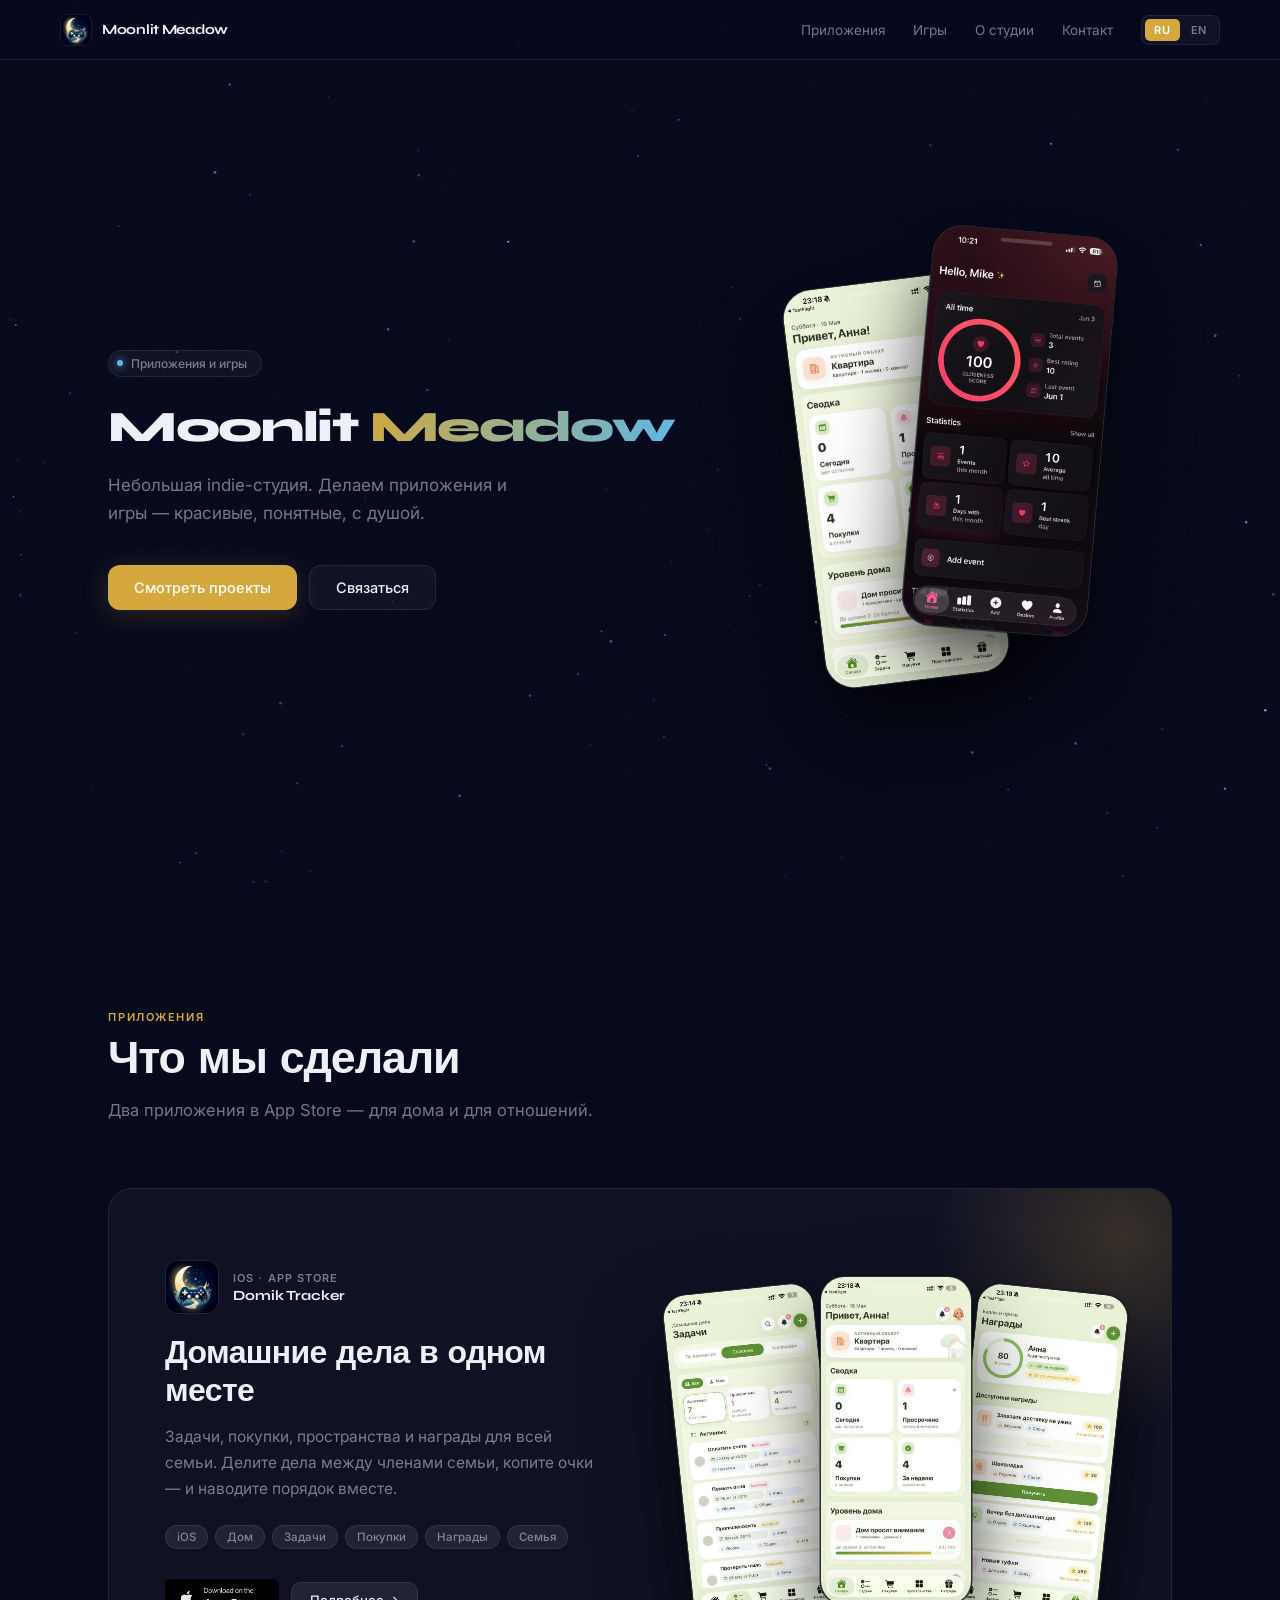
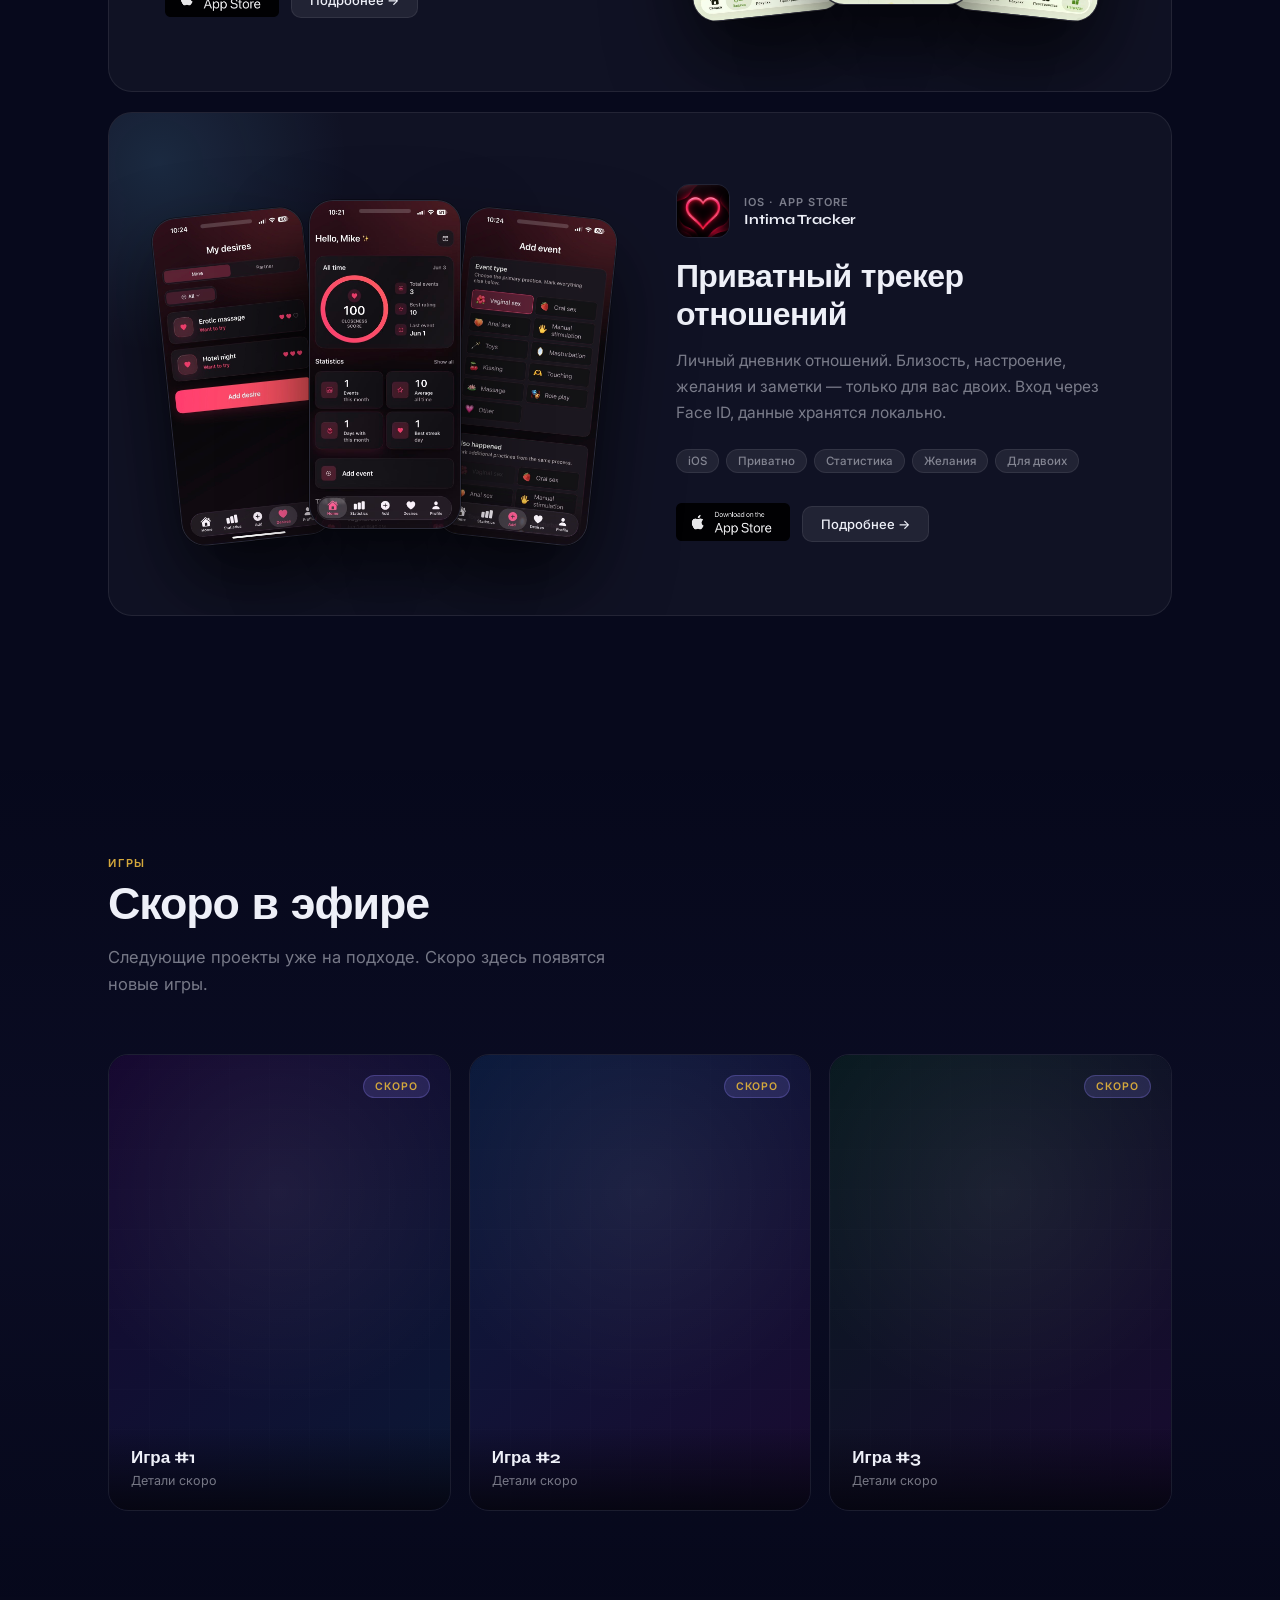
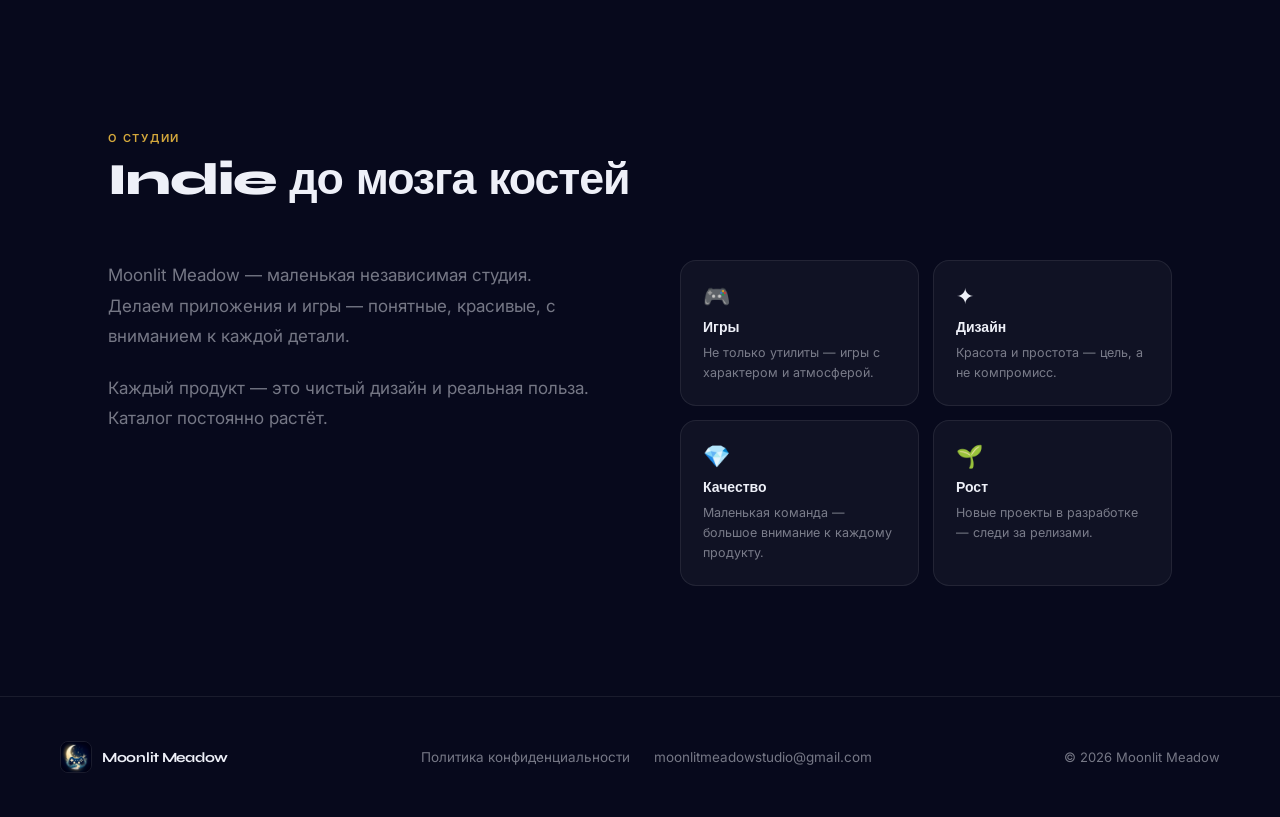
==== index.html @ 05a0d43f "Add Intima Tracker App Store badge" ====
<!DOCTYPE html>
<html lang="ru">
<head>
  <meta charset="UTF-8">
  <meta name="viewport" content="width=device-width, initial-scale=1.0">
  <title>Moonlit Meadow</title>
  <link rel="preconnect" href="https://fonts.googleapis.com">
  <link rel="preconnect" href="https://fonts.gstatic.com" crossorigin>
  <link href="https://fonts.googleapis.com/css2?family=Syne:wght@400;500;600;700;800&family=Inter:ital,wght@0,300;0,400;0,500;1,300&display=swap" rel="stylesheet">
  <style>
    *, *::before, *::after { box-sizing: border-box; margin: 0; padding: 0; }

    :root {
      --bg: #07091c;
      --surf: rgba(255,255,255,0.04);
      --surf2: rgba(255,255,255,0.07);
      --border: rgba(255,255,255,0.08);
      --text: #eef0f8;
      --muted: rgba(238,240,248,0.48);
      --accent: #d4a83c;
      --accent-dim: rgba(212,168,60,0.2);
      --teal: #5db8e8;
      --teal-dim: rgba(93,184,232,0.14);
    }

    html { scroll-behavior: smooth; }

    body {
      font-family: 'Inter', sans-serif;
      background: var(--bg);
      color: var(--text);
      overflow-x: hidden;
    }

    /* ── CANVAS STARS ── */
    #stars {
      position: fixed;
      inset: 0;
      z-index: 0;
      pointer-events: none;
    }

    /* ── GRAIN OVERLAY ── */
    body::after {
      content: '';
      position: fixed;
      inset: 0;
      z-index: 1;
      pointer-events: none;
      opacity: .35;
      background-image: url("data:image/svg+xml,%3Csvg xmlns='http://www.w3.org/2000/svg' width='300' height='300'%3E%3Cfilter id='n'%3E%3CfeTurbulence type='fractalNoise' baseFrequency='.85' numOctaves='4' stitchTiles='stitch'/%3E%3C/filter%3E%3Crect width='300' height='300' filter='url(%23n)' opacity='.06'/%3E%3C/svg%3E");
      background-size: 300px 300px;
    }

    .layer { position: relative; z-index: 2; }

    /* ════════════════════════════
       NAV
    ════════════════════════════ */
    nav {
      position: fixed; top: 0; left: 0; right: 0;
      z-index: 90;
      height: 60px;
      display: flex; align-items: center;
      padding: 0 48px;
      background: rgba(7,9,28,.65);
      backdrop-filter: blur(24px) saturate(1.4);
      border-bottom: 1px solid var(--border);
      transition: background .3s;
    }
    nav.scrolled { background: rgba(7,9,28,.92); }

    .nav-inner {
      max-width: 1160px; width: 100%; margin: 0 auto;
      display: flex; align-items: center; gap: 0;
    }

    .nav-logo {
      display: flex; align-items: center; gap: 10px;
      text-decoration: none; color: var(--text);
      flex-shrink: 0;
    }
    .nav-logo img {
      width: 26px; height: 26px;
      border-radius: 7px;
      border: 1px solid var(--border);
    }
    .nav-logo-text {
      font-family: 'Syne', sans-serif;
      font-weight: 700; font-size: 14px;
      letter-spacing: -.02em;
    }

    .nav-links {
      display: flex; gap: 28px;
      margin-left: auto; margin-right: 28px;
    }
    .nav-links a {
      color: var(--muted); text-decoration: none;
      font-size: 13.5px; transition: color .2s;
    }
    .nav-links a:hover { color: var(--text); }

    .lang-pill {
      display: flex; gap: 2px;
      background: var(--surf);
      border: 1px solid var(--border);
      border-radius: 8px; padding: 3px;
    }
    .lang-btn {
      background: none; border: none; cursor: pointer;
      font-family: 'Inter', sans-serif;
      font-size: 11px; font-weight: 600;
      letter-spacing: .06em;
      padding: 4px 9px; border-radius: 5px;
      color: var(--muted); transition: all .2s;
    }
    .lang-btn.on { background: var(--accent); color: #fff; }

    /* ════════════════════════════
       HERO
    ════════════════════════════ */
    #hero {
      min-height: 100vh;
      padding: 60px 48px 0;
      display: grid;
      grid-template-columns: 1fr 1fr;
      align-items: center;
      gap: 60px;
      max-width: 1160px;
      margin: 0 auto;
    }

    .hero-left { padding: 60px 0; }

    .hero-badge {
      display: inline-flex; align-items: center; gap: 8px;
      padding: 5px 14px 5px 8px;
      background: var(--surf);
      border: 1px solid var(--border);
      border-radius: 999px;
      font-size: 12px; font-weight: 500;
      color: var(--muted);
      margin-bottom: 28px;
    }
    .hero-badge-dot {
      width: 6px; height: 6px; border-radius: 50%;
      background: var(--teal);
      box-shadow: 0 0 8px var(--teal);
      animation: blink 2.2s ease-in-out infinite;
    }
    @keyframes blink { 0%,100%{opacity:1} 50%{opacity:.3} }

    .hero-title {
      font-family: 'Syne', sans-serif;
      font-size: clamp(32px, 3.4vw, 48px);
      font-weight: 800;
      line-height: 1.02;
      letter-spacing: -.03em;
      margin-bottom: 22px;
    }
    .grad {
      background: linear-gradient(120deg, var(--accent) 0%, var(--teal) 100%);
      -webkit-background-clip: text;
      -webkit-text-fill-color: transparent;
      background-clip: text;
    }

    .hero-sub {
      font-size: 17px; line-height: 1.65;
      color: var(--muted); max-width: 420px;
      margin-bottom: 38px;
    }

    .hero-actions { display: flex; gap: 12px; flex-wrap: wrap; }

    .btn {
      display: inline-flex; align-items: center; gap: 8px;
      padding: 13px 26px; border-radius: 12px;
      font-size: 14.5px; font-weight: 500;
      text-decoration: none; transition: all .2s;
    }
    .btn-fill {
      background: var(--accent); color: #fff;
      box-shadow: 0 4px 28px var(--accent-dim);
    }
    .btn-fill:hover {
      background: #9d92f7;
      transform: translateY(-1px);
      box-shadow: 0 8px 36px rgba(139,127,245,.38);
    }
    .btn-outline {
      background: var(--surf); color: var(--text);
      border: 1px solid var(--border);
    }
    .btn-outline:hover { background: var(--surf2); border-color: rgba(255,255,255,.16); }

    /* ── HERO PHONES ── */
    .hero-right {
      display: flex; justify-content: center; align-items: center;
      height: 580px; position: relative;
    }
    .hero-right::before {
      content: '';
      position: absolute;
      width: 360px; height: 360px; border-radius: 50%;
      background: radial-gradient(circle, var(--accent-dim) 0%, transparent 70%);
      pointer-events: none;
    }
    .phone-duo {
      position: relative; width: 300px; height: 500px;
    }
    .ph {
      position: absolute;
      width: 186px; height: 402px;
      border-radius: 30px;
      border: 1.5px solid rgba(255,255,255,.13);
      overflow: hidden;
      background: #0b0b1c;
      box-shadow:
        0 2px 0 rgba(255,255,255,.06) inset,
        0 40px 80px rgba(0,0,0,.7),
        0 0 0 .5px rgba(0,0,0,.6);
    }
    .ph img { width: 100%; height: 100%; object-fit: cover; }
    .ph-notch {
      position: absolute; top: 8px; left: 50%;
      transform: translateX(-50%);
      width: 52px; height: 4px;
      background: rgba(255,255,255,.18); border-radius: 2px;
      z-index: 5;
    }
    .ph-a {
      left: 0; top: 50px;
      transform: rotate(-7deg);
      z-index: 1;
    }
    .ph-b {
      right: 0; top: 0;
      transform: rotate(5deg);
      z-index: 2;
    }

    /* ════════════════════════════
       SHARED SECTION
    ════════════════════════════ */
    .sec { position: relative; z-index: 2; }
    .sec-inner {
      max-width: 1160px; margin: 0 auto;
      padding: 110px 48px;
    }
    .sec-label {
      font-size: 11px; font-weight: 600;
      letter-spacing: .16em; text-transform: uppercase;
      color: var(--accent); margin-bottom: 10px;
    }
    .sec-title {
      font-family: 'Syne', sans-serif;
      font-size: clamp(30px, 3.5vw, 50px);
      font-weight: 800; letter-spacing: -.025em;
      line-height: 1.1; margin-bottom: 14px;
    }
    .sec-sub {
      font-size: 16.5px; line-height: 1.65;
      color: var(--muted); max-width: 520px;
    }

    /* ════════════════════════════
       APPS
    ════════════════════════════ */
    .apps-head { margin-bottom: 64px; }

    .app-card {
      display: grid;
      grid-template-columns: 1fr 1fr;
      gap: 72px; align-items: center;
      padding: 56px;
      background: var(--surf);
      border: 1px solid var(--border);
      border-radius: 24px;
      margin-bottom: 20px;
      position: relative; overflow: hidden;
    }
    .app-card::before {
      content: '';
      position: absolute;
      width: 380px; height: 380px; border-radius: 50%;
      background: radial-gradient(circle, var(--accent-dim), transparent 70%);
      top: -140px; right: -140px;
      pointer-events: none;
    }
    .app-card.flip::before {
      background: radial-gradient(circle, var(--teal-dim), transparent 70%);
      top: -140px; left: -140px; right: auto;
    }
    .app-card.flip .app-text { order: 2; }
    .app-card.flip .app-phones { order: 1; }

    .app-icon-row {
      display: flex; align-items: center; gap: 14px;
      margin-bottom: 20px;
    }
    .app-icon {
      width: 54px; height: 54px; border-radius: 13px;
      overflow: hidden; border: 1px solid var(--border);
      flex-shrink: 0;
    }
    .app-icon img { width: 100%; height: 100%; object-fit: cover; }
    .app-platform { font-size: 11px; font-weight: 600; letter-spacing: .1em; text-transform: uppercase; color: var(--muted); }
    .app-name-label { font-family: 'Syne', sans-serif; font-size: 14px; font-weight: 700; margin-top: 2px; }

    .app-title {
      font-family: 'Syne', sans-serif;
      font-size: clamp(22px, 2.5vw, 32px);
      font-weight: 800; letter-spacing: -.02em;
      line-height: 1.18; margin-bottom: 14px;
    }
    .app-desc {
      font-size: 15.5px; line-height: 1.7;
      color: var(--muted); margin-bottom: 22px;
    }
    .tags { display: flex; flex-wrap: wrap; gap: 7px; margin-bottom: 30px; }
    .tag {
      padding: 4px 11px;
      background: var(--surf2);
      border: 1px solid var(--border);
      border-radius: 999px;
      font-size: 11.5px; font-weight: 500;
      color: var(--muted);
    }
    .app-actions { display: flex; gap: 12px; align-items: center; flex-wrap: wrap; }
    .badge-img { height: 38px; opacity: .9; transition: opacity .2s; }
    .badge-img:hover { opacity: 1; }
    .btn-sm {
      display: inline-flex; align-items: center; gap: 6px;
      padding: 9px 18px; border-radius: 10px;
      font-size: 13px; font-weight: 500;
      text-decoration: none;
      background: var(--surf2); color: var(--text);
      border: 1px solid var(--border); transition: all .2s;
    }
    .btn-sm:hover { border-color: rgba(255,255,255,.18); }

    /* ── PHONE TRIO ── */
    .app-phones {
      position: relative; height: 390px;
      display: flex; justify-content: center; align-items: center;
    }
    .app-phones .ph {
      position: absolute;
      width: 152px; height: 329px;
      border-radius: 24px;
    }
    .app-phones .ph:nth-child(1) { left: 0; transform: rotate(-6deg) translateY(12px); z-index: 1; }
    .app-phones .ph:nth-child(2) { left: 50%; transform: translateX(-50%); z-index: 3; }
    .app-phones .ph:nth-child(3) { right: 0; transform: rotate(6deg) translateY(12px); z-index: 1; }

    /* ════════════════════════════
       GAMES
    ════════════════════════════ */
    #games {
      background: linear-gradient(180deg, transparent 0%, rgba(139,127,245,.035) 50%, transparent 100%);
    }
    .games-head { margin-bottom: 56px; }
    .games-grid {
      display: grid;
      grid-template-columns: repeat(3, 1fr);
      gap: 18px;
    }
    .game-card {
      border-radius: 20px; overflow: hidden;
      border: 1px solid var(--border);
      aspect-ratio: 3/4;
      position: relative;
      display: flex; flex-direction: column; justify-content: flex-end;
      transition: transform .3s, border-color .3s;
    }
    .game-card:hover { transform: translateY(-4px); border-color: rgba(255,255,255,.14); }

    .gc-bg {
      position: absolute; inset: 0;
    }
    .gc-grid {
      position: absolute; inset: 0; opacity: .07;
      background-image:
        repeating-linear-gradient(0deg, rgba(255,255,255,.15) 0, rgba(255,255,255,.15) 1px, transparent 0, transparent 40px),
        repeating-linear-gradient(90deg, rgba(255,255,255,.15) 0, rgba(255,255,255,.15) 1px, transparent 0, transparent 40px);
    }
    .gc-glow {
      position: absolute; inset: 0;
      background: radial-gradient(circle at 50% 30%, rgba(255,255,255,.06), transparent 60%);
    }
    .soon-badge {
      position: absolute; top: 20px; right: 20px;
      padding: 4px 11px;
      background: rgba(139,127,245,.18);
      border: 1px solid rgba(139,127,245,.28);
      border-radius: 999px;
      font-size: 10.5px; font-weight: 600;
      letter-spacing: .09em; text-transform: uppercase;
      color: var(--accent);
    }
    .gc-body {
      position: relative; z-index: 2;
      padding: 22px;
      background: linear-gradient(transparent, rgba(5,5,15,.92));
    }
    .gc-title {
      font-family: 'Syne', sans-serif;
      font-size: 17px; font-weight: 700; margin-bottom: 5px;
    }
    .gc-sub { font-size: 12.5px; color: var(--muted); }

    /* ════════════════════════════
       ABOUT
    ════════════════════════════ */
    .about-grid {
      display: grid; grid-template-columns: 1fr 1fr;
      gap: 80px; align-items: start;
      margin-top: 56px;
    }
    .about-p {
      font-size: 17px; line-height: 1.78;
      color: var(--muted); margin-bottom: 22px;
    }
    .values {
      display: grid; grid-template-columns: 1fr 1fr; gap: 14px;
    }
    .val {
      padding: 22px;
      background: var(--surf);
      border: 1px solid var(--border);
      border-radius: 16px;
      transition: border-color .2s, background .2s;
    }
    .val:hover { background: var(--surf2); border-color: rgba(255,255,255,.13); }
    .val-icon { font-size: 22px; margin-bottom: 10px; }
    .val-title { font-family: 'Syne', sans-serif; font-size: 14px; font-weight: 700; margin-bottom: 7px; }
    .val-desc { font-size: 12.5px; line-height: 1.6; color: var(--muted); }

    /* ════════════════════════════
       FOOTER
    ════════════════════════════ */
    footer {
      position: relative; z-index: 2;
      border-top: 1px solid var(--border);
      padding: 44px 48px;
    }
    .foot-inner {
      max-width: 1160px; margin: 0 auto;
      display: flex; align-items: center; justify-content: space-between;
      flex-wrap: wrap; gap: 24px;
    }
    .foot-logo {
      display: flex; align-items: center; gap: 10px;
      text-decoration: none; color: var(--text);
    }
    .foot-logo img { width: 26px; height: 26px; border-radius: 7px; border: 1px solid var(--border); }
    .foot-logo-text { font-family: 'Syne', sans-serif; font-weight: 700; font-size: 14px; letter-spacing: -.02em; }
    .foot-links { display: flex; gap: 24px; }
    .foot-links a { color: var(--muted); text-decoration: none; font-size: 13.5px; transition: color .2s; }
    .foot-links a:hover { color: var(--text); }
    .foot-copy { font-size: 13px; color: var(--muted); }

    /* ════════════════════════════
       SCROLL REVEAL
    ════════════════════════════ */
    .rv {
      opacity: 0; transform: translateY(28px);
      transition: opacity .75s ease, transform .75s ease;
    }
    .rv.d1 { transition-delay: .1s; }
    .rv.d2 { transition-delay: .2s; }
    .rv.d3 { transition-delay: .3s; }
    .rv.show { opacity: 1; transform: none; }

    /* ════════════════════════════
       RESPONSIVE
    ════════════════════════════ */
    @media (max-width: 900px) {
      nav { padding: 0 20px; }
      .nav-links { display: none; }
      #hero { grid-template-columns: 1fr; padding: 80px 24px 0; gap: 40px; min-height: auto; }
      .hero-right { height: 320px; }
      .ph { width: 140px; height: 303px; }
      .phone-duo { width: 220px; height: 370px; }
      .ph-a { top: 40px; }
      .sec-inner { padding: 80px 24px; }
      .app-card { grid-template-columns: 1fr; padding: 36px 28px; gap: 40px; }
      .app-card.flip .app-text { order: 1; }
      .app-card.flip .app-phones { order: 2; }
      .app-phones .ph { width: 120px; height: 260px; }
      .app-phones { height: 310px; }
      .games-grid { grid-template-columns: 1fr; }
      .about-grid { grid-template-columns: 1fr; gap: 40px; }
      footer { padding: 36px 24px; }
      .foot-inner { flex-direction: column; text-align: center; }
    }
  </style>
</head>
<body>

<canvas id="stars"></canvas>

<div class="layer">

  <!-- ══ NAV ══ -->
  <nav id="nav">
    <div class="nav-inner">
      <a href="#" class="nav-logo">
        <img src="assets/logo.png" alt="MMS" style="width:32px;height:32px;border-radius:8px;object-fit:cover;">
        <span class="nav-logo-text">Moonlit Meadow</span>
      </a>
      <div class="nav-links">
        <a href="#apps"   data-ru="Приложения" data-en="Apps">Приложения</a>
        <a href="#games"  data-ru="Игры"        data-en="Games">Игры</a>
        <a href="#about"  data-ru="О студии"    data-en="About">О студии</a>
        <a href="#footer" data-ru="Контакт"     data-en="Contact">Контакт</a>
      </div>
      <div class="lang-pill">
        <button class="lang-btn on" data-lang="ru">RU</button>
        <button class="lang-btn"    data-lang="en">EN</button>
      </div>
    </div>
  </nav>

  <!-- ══ HERO ══ -->
  <section>
    <div id="hero">
      <div class="hero-left">
        <div class="hero-badge">
          <span class="hero-badge-dot"></span>
          <span data-ru="Приложения и игры" data-en="Apps &amp; Games">Приложения и игры</span>
        </div>

        <h1 class="hero-title">
          <span style="white-space:nowrap">Moonlit <span class="grad">Meadow</span></span>
        </h1>

        <p class="hero-sub" data-ru="Небольшая indie-студия. Делаем приложения и игры — красивые, понятные, с душой." data-en="A small indie studio crafting apps and games — beautiful, intuitive, and made with care.">
          Небольшая indie-студия. Делаем приложения и игры — красивые, понятные, с душой.
        </p>

        <div class="hero-actions">
          <a href="#apps" class="btn btn-fill" data-ru="Смотреть проекты" data-en="View projects">Смотреть проекты</a>
          <a href="#footer" class="btn btn-outline" data-ru="Связаться" data-en="Contact us">Связаться</a>
        </div>
      </div>

      <div class="hero-right">
        <div class="phone-duo">
          <div class="ph ph-a">
            <div class="ph-notch"></div>
            <img src="assets/screenshots/photo_7_2026-05-17_14-21-50.jpg" alt="Domik Tracker">
          </div>
          <div class="ph ph-b">
            <div class="ph-notch"></div>
            <img src="assets/intima/screenshots/photo_1_2026-06-03_10-25-38.jpg" alt="Intima Tracker">
          </div>
        </div>
      </div>
    </div>
  </section>

  <!-- ══ APPS ══ -->
  <section id="apps" class="sec">
    <div class="sec-inner">
      <div class="apps-head rv">
        <div class="sec-label" data-ru="ПРИЛОЖЕНИЯ" data-en="APPS">ПРИЛОЖЕНИЯ</div>
        <h2 class="sec-title" data-ru="Что мы сделали" data-en="What We've Built">Что мы сделали</h2>
        <p class="sec-sub" data-ru="Два приложения в App Store — для дома и для отношений." data-en="Two apps on the App Store — for home life and relationships.">
          Два приложения в App Store — для дома и для отношений.
        </p>
      </div>

      <!-- Domik Tracker -->
      <div class="app-card rv">
        <div class="app-text">
          <div class="app-icon-row">
            <div class="app-icon">
              <img src="assets/logo.png" alt="Domik icon">
            </div>
            <div>
              <div class="app-platform">iOS · App Store</div>
              <div class="app-name-label">Domik Tracker</div>
            </div>
          </div>
          <h3 class="app-title" data-ru="Домашние дела в одном месте" data-en="Home chores, all in one place">Домашние дела в одном месте</h3>
          <p class="app-desc" data-ru="Задачи, покупки, пространства и награды для всей семьи. Делите дела между членами семьи, копите очки — и наводите порядок вместе." data-en="Tasks, shopping, spaces and rewards for the whole family. Share chores, earn points, and get things done together.">
            Задачи, покупки, пространства и награды для всей семьи. Делите дела между членами семьи, копите очки — и наводите порядок вместе.
          </p>
          <div class="tags">
            <span class="tag">iOS</span>
            <span class="tag" data-ru="Дом"     data-en="Home">Дом</span>
            <span class="tag" data-ru="Задачи"  data-en="Tasks">Задачи</span>
            <span class="tag" data-ru="Покупки" data-en="Shopping">Покупки</span>
            <span class="tag" data-ru="Награды" data-en="Rewards">Награды</span>
            <span class="tag" data-ru="Семья"   data-en="Family">Семья</span>
          </div>
          <div class="app-actions">
            <a href="https://apps.apple.com/us/app/domik-tracker-home-chores/id6769375316" target="_blank">
              <img class="badge-img" src="assets/app-store-badge.png" alt="Download on App Store">
            </a>
            <a href="app.html" class="btn-sm" data-ru="Подробнее →" data-en="Learn more →">Подробнее →</a>
          </div>
        </div>

        <div class="app-phones">
          <div class="ph">
            <div class="ph-notch"></div>
            <img src="assets/screenshots/photo_3_2026-05-17_14-21-50.jpg" alt="">
          </div>
          <div class="ph">
            <div class="ph-notch"></div>
            <img src="assets/screenshots/photo_7_2026-05-17_14-21-50.jpg" alt="">
          </div>
          <div class="ph">
            <div class="ph-notch"></div>
            <img src="assets/screenshots/photo_5_2026-05-17_14-21-50.jpg" alt="">
          </div>
        </div>
      </div>

      <!-- Intima Tracker -->
      <div class="app-card flip rv d1">
        <div class="app-text">
          <div class="app-icon-row">
            <div class="app-icon">
              <img src="assets/intima/logo.png" alt="Intima icon">
            </div>
            <div>
              <div class="app-platform">iOS · App Store</div>
              <div class="app-name-label">Intima Tracker</div>
            </div>
          </div>
          <h3 class="app-title" data-ru="Приватный трекер отношений" data-en="Private relationship tracker">Приватный трекер отношений</h3>
          <p class="app-desc" data-ru="Личный дневник отношений. Близость, настроение, желания и заметки — только для вас двоих. Вход через Face ID, данные хранятся локально." data-en="A private relationship journal. Intimacy, mood, desires and notes — just for the two of you. Face ID lock, data stays on device.">
            Личный дневник отношений. Близость, настроение, желания и заметки — только для вас двоих. Вход через Face ID, данные хранятся локально.
          </p>
          <div class="tags">
            <span class="tag">iOS</span>
            <span class="tag" data-ru="Приватно"  data-en="Private">Приватно</span>
            <span class="tag" data-ru="Статистика" data-en="Stats">Статистика</span>
            <span class="tag" data-ru="Желания"   data-en="Desires">Желания</span>
            <span class="tag" data-ru="Для двоих" data-en="Couples">Для двоих</span>
          </div>
          <div class="app-actions">
            <a href="https://apps.apple.com/us/app/intima-tracker/id6772468019" target="_blank">
              <img class="badge-img" src="assets/app-store-badge.png" alt="Download on App Store">
            </a>
            <a href="intima-tracker.html" class="btn-sm" data-ru="Подробнее →" data-en="Learn more →">Подробнее →</a>
          </div>
        </div>

        <div class="app-phones">
          <div class="ph">
            <div class="ph-notch"></div>
            <img src="assets/intima/screenshots/photo_6_2026-06-03_10-25-38.jpg" alt="">
          </div>
          <div class="ph">
            <div class="ph-notch"></div>
            <img src="assets/intima/screenshots/photo_1_2026-06-03_10-25-38.jpg" alt="">
          </div>
          <div class="ph">
            <div class="ph-notch"></div>
            <img src="assets/intima/screenshots/photo_5_2026-06-03_10-25-38.jpg" alt="">
          </div>
        </div>
      </div>
    </div>
  </section>

  <!-- ══ GAMES ══ -->
  <section id="games" class="sec">
    <div class="sec-inner">
      <div class="games-head rv">
        <div class="sec-label" data-ru="ИГРЫ" data-en="GAMES">ИГРЫ</div>
        <h2 class="sec-title" data-ru="Скоро в эфире" data-en="Coming Soon">Скоро в эфире</h2>
        <p class="sec-sub" data-ru="Следующие проекты уже на подходе. Скоро здесь появятся новые игры." data-en="Next projects are on the way. New games coming soon.">
          Следующие проекты уже на подходе. Скоро здесь появятся новые игры.
        </p>
      </div>
      <div class="games-grid">
        <div class="game-card rv">
          <div class="gc-bg" style="background: linear-gradient(135deg,#160830 0%,#0b1835 100%)"></div>
          <div class="gc-grid"></div>
          <div class="gc-glow"></div>
          <div class="soon-badge" data-ru="Скоро" data-en="Soon">Скоро</div>
          <div class="gc-body">
            <div class="gc-title" data-ru="Игра #1" data-en="Game #1">Игра #1</div>
            <div class="gc-sub"  data-ru="Детали скоро" data-en="Details coming">Детали скоро</div>
          </div>
        </div>
        <div class="game-card rv d1">
          <div class="gc-bg" style="background: linear-gradient(135deg,#0b1a3c 0%,#190b30 100%)"></div>
          <div class="gc-grid"></div>
          <div class="gc-glow"></div>
          <div class="soon-badge" data-ru="Скоро" data-en="Soon">Скоро</div>
          <div class="gc-body">
            <div class="gc-title" data-ru="Игра #2" data-en="Game #2">Игра #2</div>
            <div class="gc-sub"  data-ru="Детали скоро" data-en="Details coming">Детали скоро</div>
          </div>
        </div>
        <div class="game-card rv d2">
          <div class="gc-bg" style="background: linear-gradient(135deg,#091a20 0%,#180a30 100%)"></div>
          <div class="gc-grid"></div>
          <div class="gc-glow"></div>
          <div class="soon-badge" data-ru="Скоро" data-en="Soon">Скоро</div>
          <div class="gc-body">
            <div class="gc-title" data-ru="Игра #3" data-en="Game #3">Игра #3</div>
            <div class="gc-sub"  data-ru="Детали скоро" data-en="Details coming">Детали скоро</div>
          </div>
        </div>
      </div>
    </div>
  </section>

  <!-- ══ ABOUT ══ -->
  <section id="about" class="sec">
    <div class="sec-inner">
      <div class="rv">
        <div class="sec-label" data-ru="О СТУДИИ" data-en="ABOUT">О СТУДИИ</div>
        <h2 class="sec-title" data-ru="Indie до мозга костей" data-en="Indie to the Core">Indie до мозга костей</h2>
      </div>
      <div class="about-grid">
        <div class="rv d1">
          <p class="about-p" data-ru="Moonlit Meadow — маленькая независимая студия. Делаем приложения и игры — понятные, красивые, с вниманием к каждой детали." data-en="Moonlit Meadow is a small independent studio. We make apps and games — intuitive, beautiful, and crafted with care.">
            Moonlit Meadow — маленькая независимая студия. Делаем приложения и игры — понятные, красивые, с вниманием к каждой детали.
          </p>
          <p class="about-p" data-ru="Каждый продукт — это чистый дизайн и реальная польза. Каталог постоянно растёт." data-en="Every product is clean design meeting real utility. Our catalog keeps growing.">
            Каждый продукт — это чистый дизайн и реальная польза. Каталог постоянно растёт.
          </p>
        </div>
        <div class="values rv d2">
          <div class="val">
            <div class="val-icon">🎮</div>
            <div class="val-title" data-ru="Игры" data-en="Games">Игры</div>
            <div class="val-desc"  data-ru="Не только утилиты — игры с характером и атмосферой." data-en="Not just utilities — games with character and atmosphere.">Не только утилиты — игры с характером и атмосферой.</div>
          </div>
          <div class="val">
            <div class="val-icon">✦</div>
            <div class="val-title" data-ru="Дизайн" data-en="Design">Дизайн</div>
            <div class="val-desc"  data-ru="Красота и простота — цель, а не компромисс." data-en="Beauty and simplicity are the goal, not a trade-off.">Красота и простота — цель, а не компромисс.</div>
          </div>
          <div class="val">
            <div class="val-icon">💎</div>
            <div class="val-title" data-ru="Качество" data-en="Quality">Качество</div>
            <div class="val-desc"  data-ru="Маленькая команда — большое внимание к каждому продукту." data-en="Small team, big focus on every product.">Маленькая команда — большое внимание к каждому продукту.</div>
          </div>
          <div class="val">
            <div class="val-icon">🌱</div>
            <div class="val-title" data-ru="Рост" data-en="Growth">Рост</div>
            <div class="val-desc"  data-ru="Новые проекты в разработке — следи за релизами." data-en="New projects in the pipeline — stay tuned.">Новые проекты в разработке — следи за релизами.</div>
          </div>
        </div>
      </div>
    </div>
  </section>

  <!-- ══ FOOTER ══ -->
  <footer id="footer">
    <div class="foot-inner">
      <a href="#" class="foot-logo">
        <img src="assets/logo.png" alt="MMS" style="width:32px;height:32px;border-radius:8px;object-fit:cover;">
        <span class="foot-logo-text">Moonlit Meadow</span>
      </a>
      <div class="foot-links">
        <a href="privacy.html" target="_blank" data-ru="Политика конфиденциальности" data-en="Privacy Policy">Политика конфиденциальности</a>
        <a href="mailto:moonlitmeadowstudio@gmail.com">moonlitmeadowstudio@gmail.com</a>
      </div>
      <div class="foot-copy">© 2026 Moonlit Meadow</div>
    </div>
  </footer>

</div><!-- /.layer -->

<script>
/* ══ STARS ══ */
(function(){
  const c = document.getElementById('stars');
  const ctx = c.getContext('2d');
  let W, H, stars;

  function resize(){
    W = c.width = window.innerWidth;
    H = c.height = window.innerHeight;
  }

  function init(n){
    stars = Array.from({length: n||220}, () => ({
      x: Math.random()*W,
      y: Math.random()*H,
      r: Math.random()*1.3+.15,
      a: Math.random()*.7+.1,
      ph: Math.random()*Math.PI*2,
      sp: Math.random()*.8+.2,
      warm: Math.random() > 0.75
    }));
  }

  let t0;
  function frame(t){
    if(!t0) t0=t;
    const s = (t-t0)/1000;
    ctx.clearRect(0,0,W,H);
    for(const st of stars){
      const a = st.a*(0.55+0.45*Math.sin(s*st.sp+st.ph));
      ctx.beginPath();
      ctx.arc(st.x, st.y, st.r, 0, Math.PI*2);
      ctx.fillStyle = st.warm ? `rgba(240,220,150,${a*0.65})` : `rgba(200,215,255,${a})`;
      ctx.fill();
    }
    requestAnimationFrame(frame);
  }

  resize(); init();
  requestAnimationFrame(frame);
  window.addEventListener('resize', ()=>{ resize(); init(); });
})();

/* ══ SCROLL REVEAL ══ */
(function(){
  const els = document.querySelectorAll('.rv');
  const io = new IntersectionObserver(entries=>{
    entries.forEach(e=>{
      if(e.isIntersecting){ e.target.classList.add('show'); io.unobserve(e.target); }
    });
  }, { threshold:.1, rootMargin:'0px 0px -48px 0px' });
  els.forEach(el=>io.observe(el));
})();

/* ══ NAV SCROLL ══ */
(function(){
  const nav = document.getElementById('nav');
  window.addEventListener('scroll',()=>{
    nav.classList.toggle('scrolled', window.scrollY > 50);
  },{passive:true});
})();

/* ══ LANGUAGE TOGGLE ══ */
(function(){
  let lang = 'ru';
  const btns = document.querySelectorAll('.lang-btn');

  function apply(l){
    lang = l;
    btns.forEach(b => b.classList.toggle('on', b.dataset.lang===l));
    document.querySelectorAll('[data-ru]').forEach(el=>{
      const val = el.dataset[l];
      if(val !== undefined) el.textContent = val;
    });
  }

  btns.forEach(b => b.addEventListener('click', ()=> apply(b.dataset.lang)));
})();
</script>
</body>
</html>
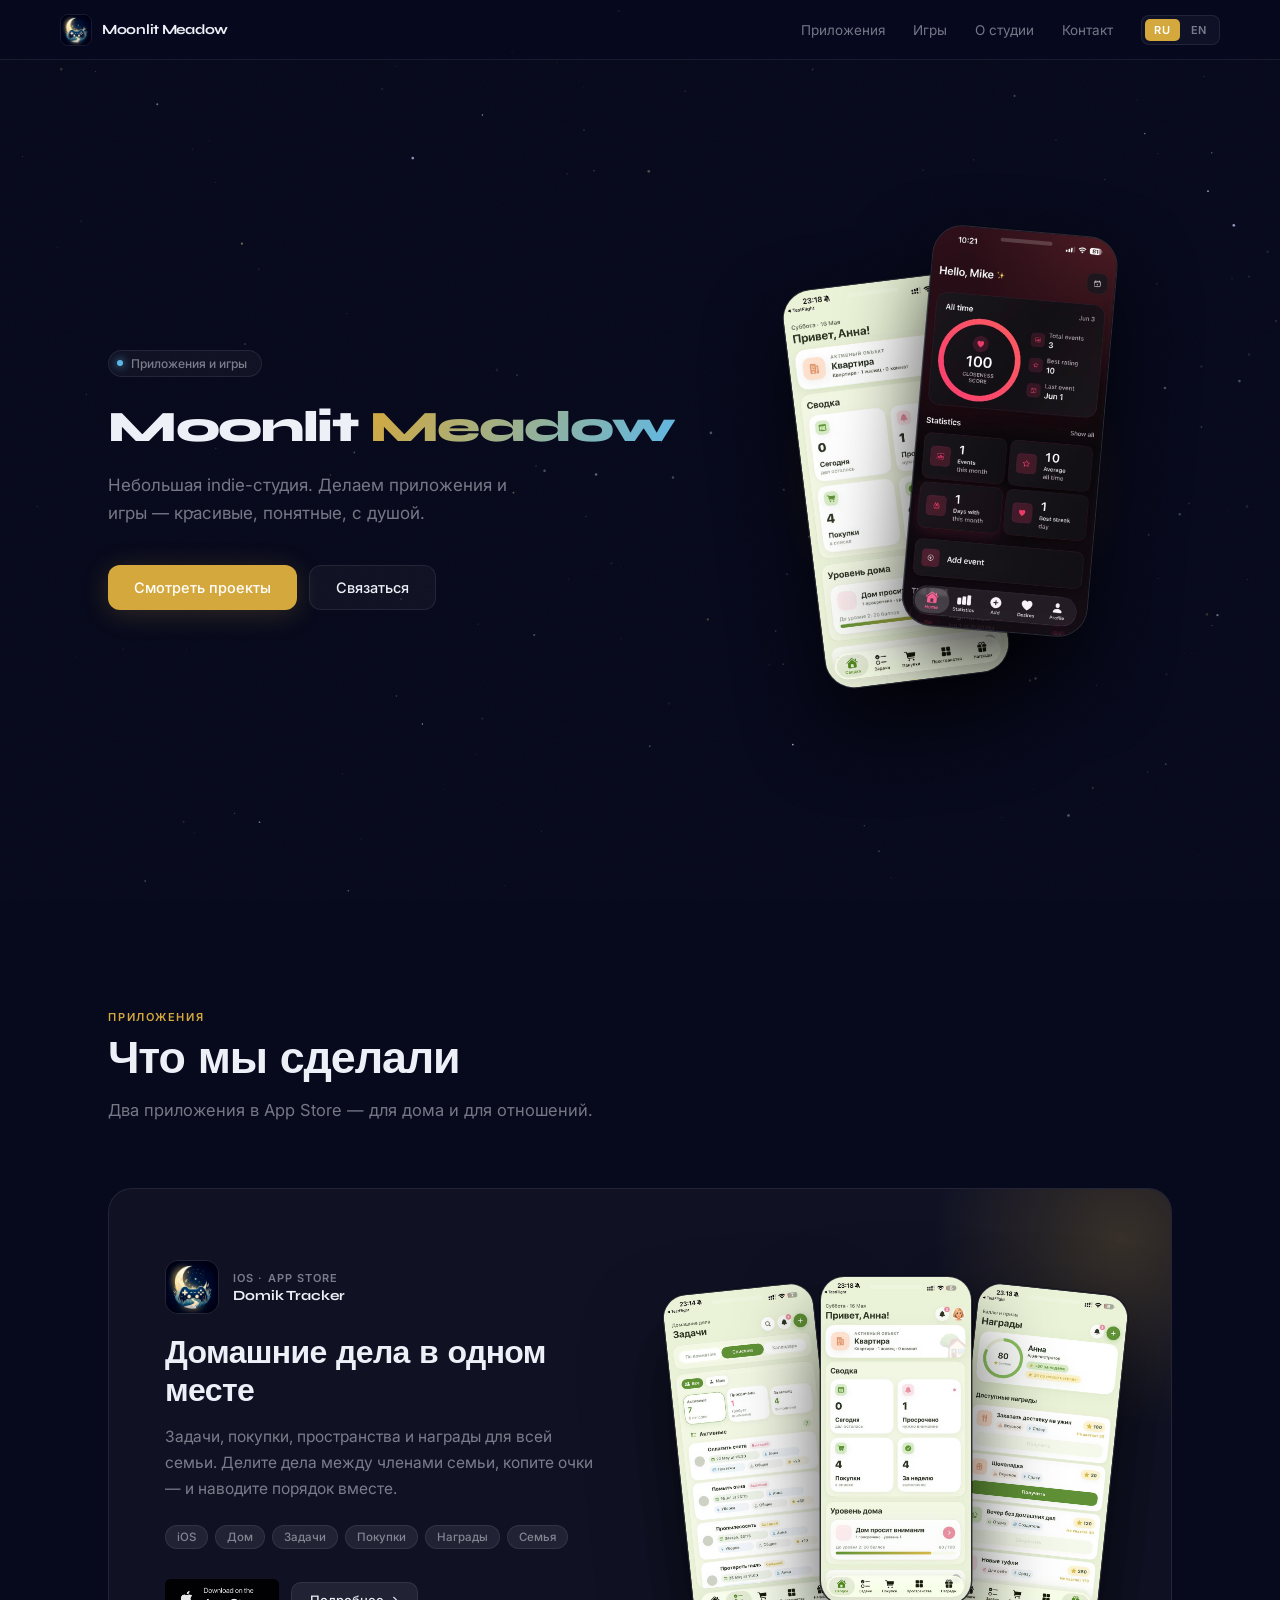
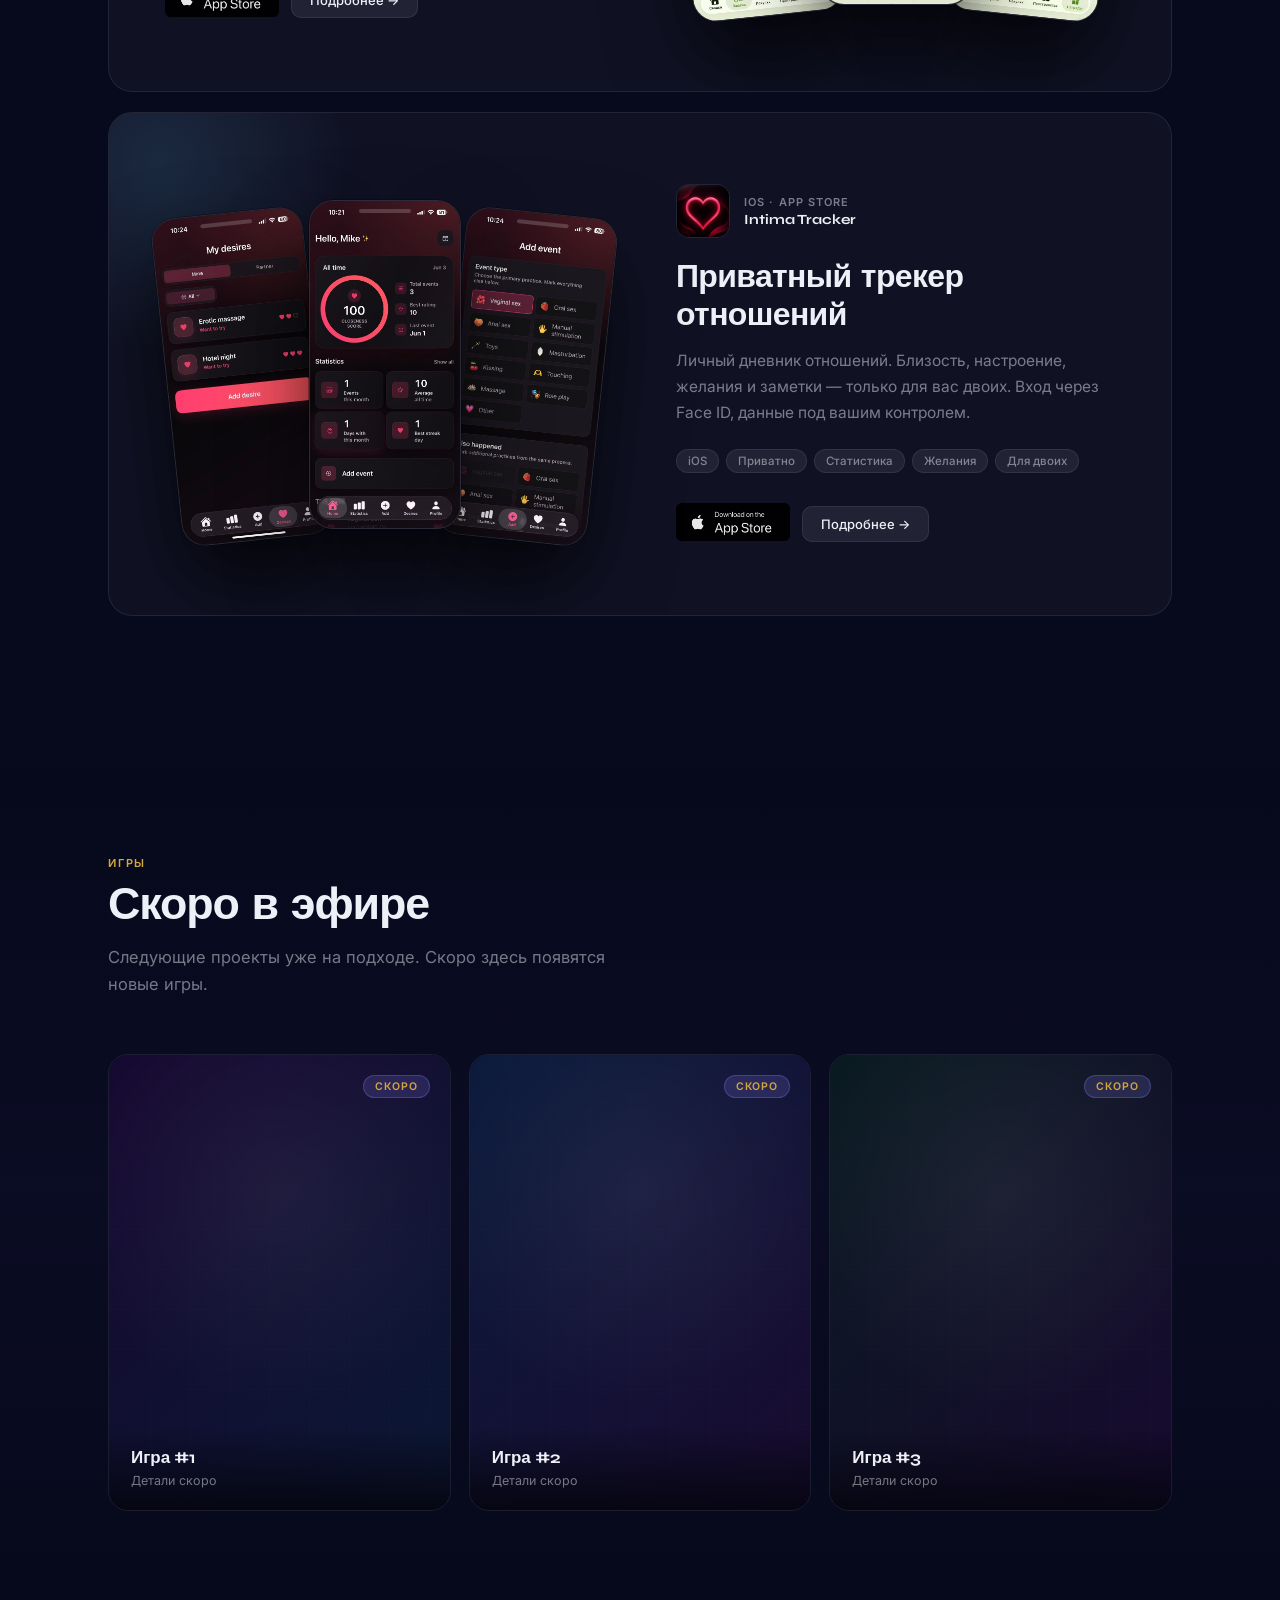
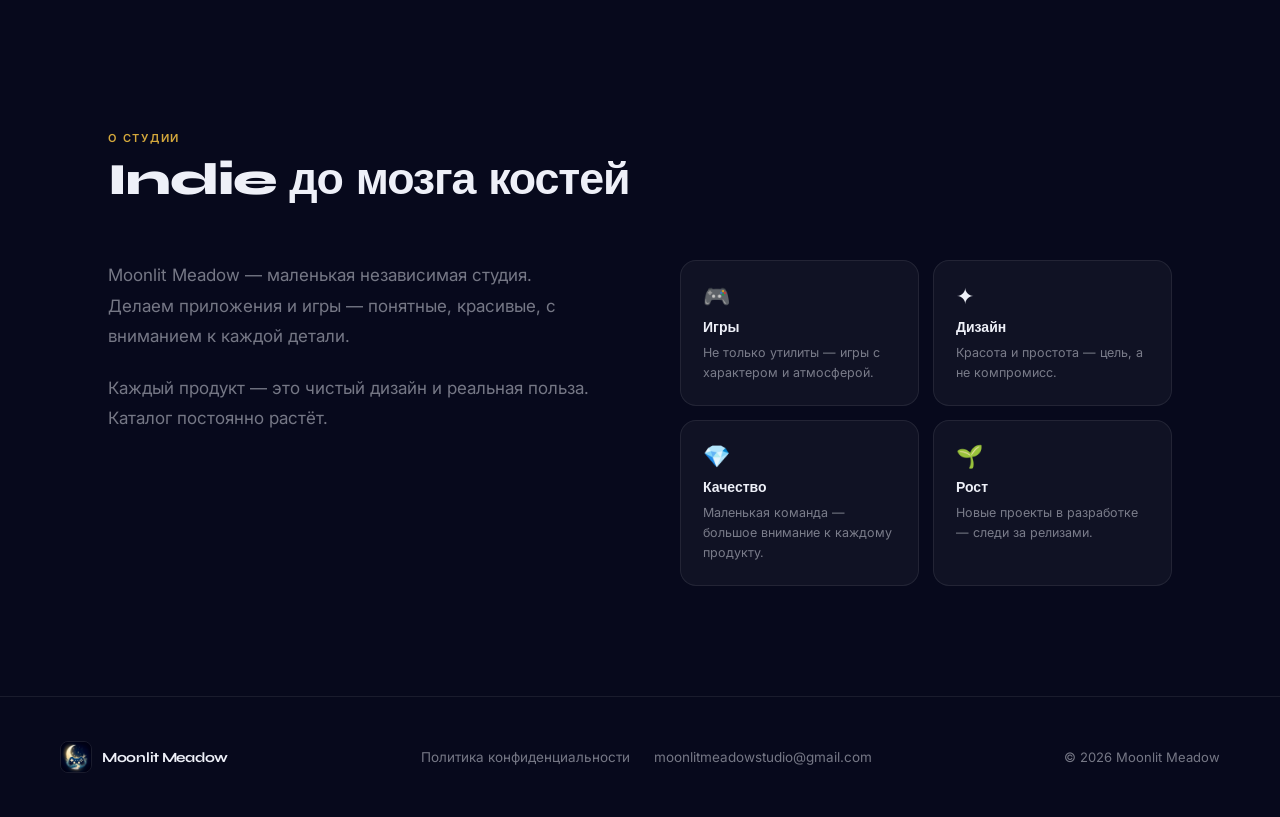
==== commit a5e7cab9: "Clarify Intima sync copy" ====
--- a/index.html
+++ b/index.html
@@ -634,8 +634,8 @@
             </div>
           </div>
           <h3 class="app-title" data-ru="Приватный трекер отношений" data-en="Private relationship tracker">Приватный трекер отношений</h3>
-          <p class="app-desc" data-ru="Личный дневник отношений. Близость, настроение, желания и заметки — только для вас двоих. Вход через Face ID, данные хранятся локально." data-en="A private relationship journal. Intimacy, mood, desires and notes — just for the two of you. Face ID lock, data stays on device.">
-            Личный дневник отношений. Близость, настроение, желания и заметки — только для вас двоих. Вход через Face ID, данные хранятся локально.
+          <p class="app-desc" data-ru="Личный дневник отношений. Близость, настроение, желания и заметки — только для вас двоих. Вход через Face ID, данные под вашим контролем." data-en="A private relationship journal. Intimacy, mood, desires and notes — just for the two of you. Face ID lock, your data stays under your control.">
+            Личный дневник отношений. Близость, настроение, желания и заметки — только для вас двоих. Вход через Face ID, данные под вашим контролем.
           </p>
           <div class="tags">
             <span class="tag">iOS</span>
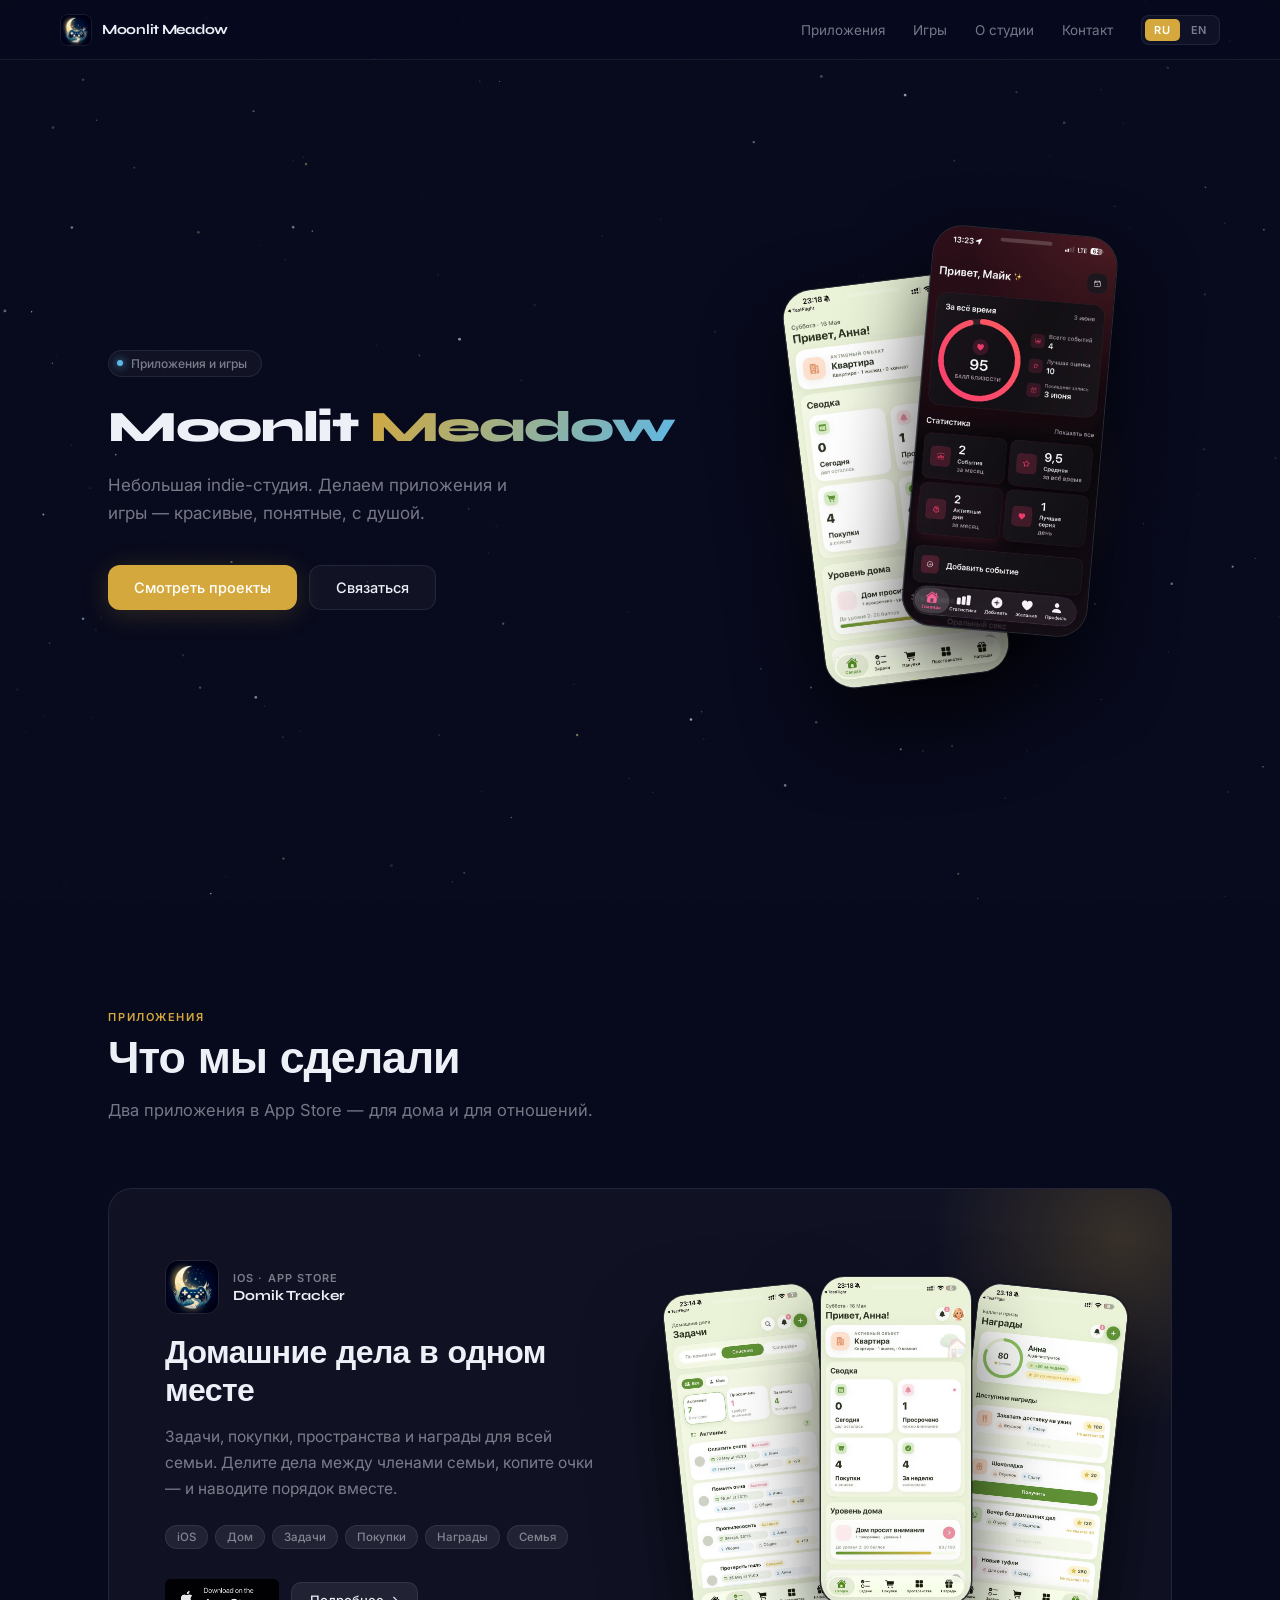
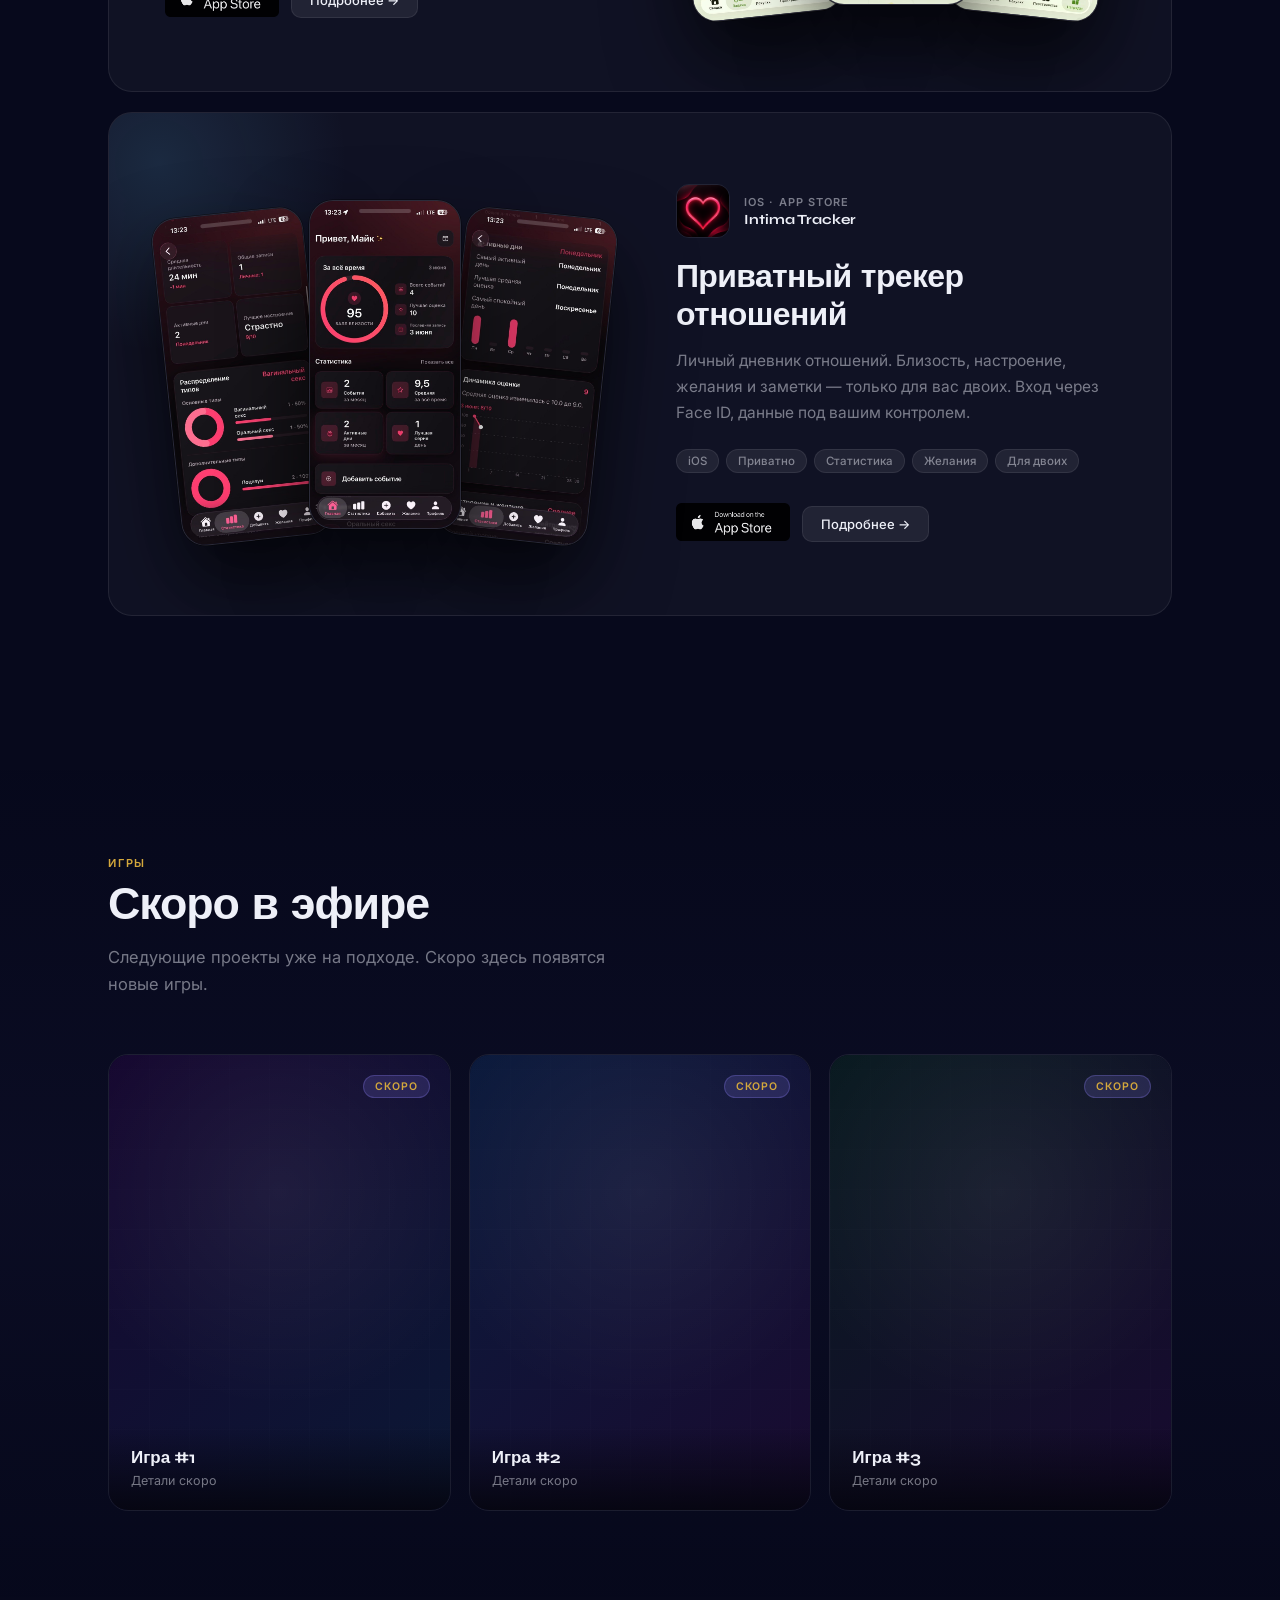
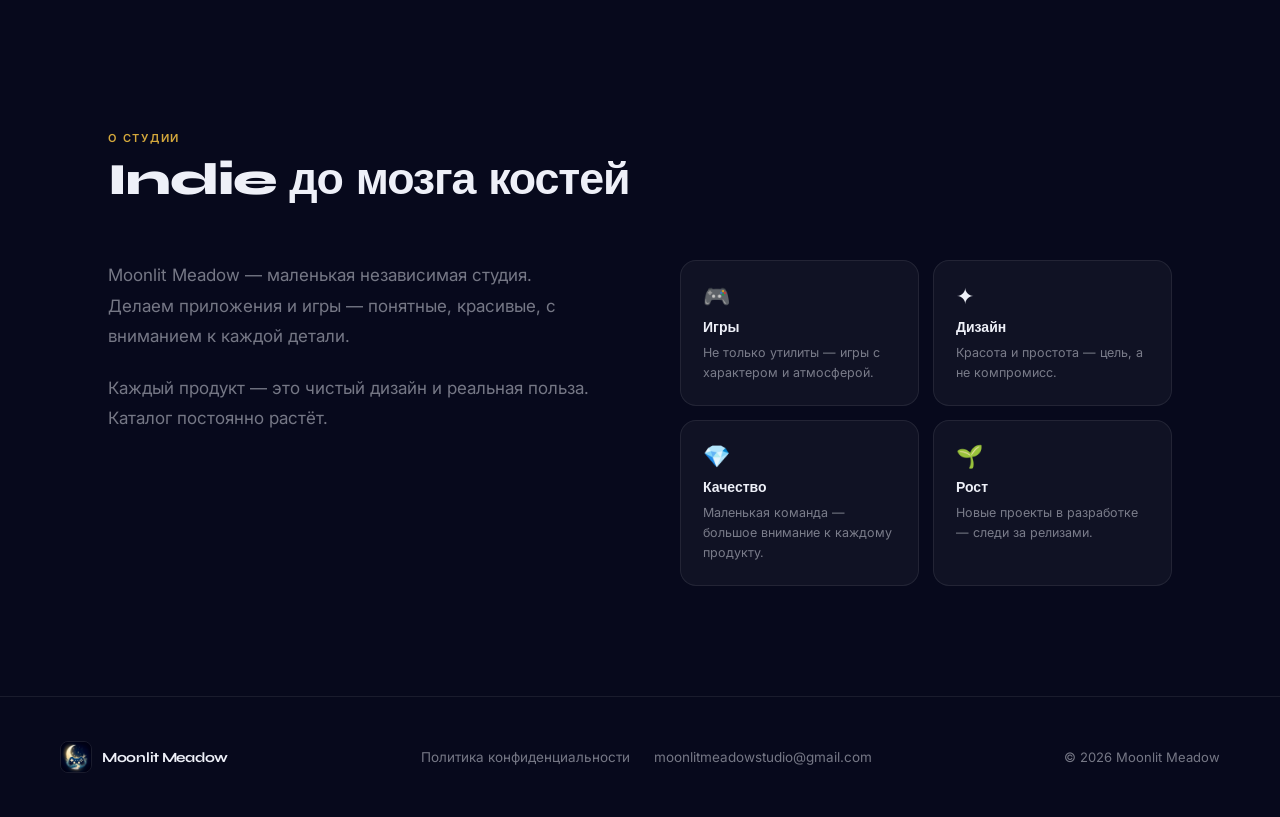
==== commit 8d179517: "Switch screenshots by site language" ====
--- a/index.html
+++ b/index.html
@@ -551,11 +551,11 @@
         <div class="phone-duo">
           <div class="ph ph-a">
             <div class="ph-notch"></div>
-            <img src="assets/screenshots/photo_7_2026-05-17_14-21-50.jpg" alt="Domik Tracker">
+            <img src="assets/screenshots/photo_7_2026-05-17_14-21-50.jpg" data-ru-src="assets/screenshots/photo_7_2026-05-17_14-21-50.jpg" data-en-src="assets/screenshots/photo_13_2026-05-17_14-21-50.jpg" alt="Domik Tracker">
           </div>
           <div class="ph ph-b">
             <div class="ph-notch"></div>
-            <img src="assets/intima/screenshots/photo_1_2026-06-03_10-25-38.jpg" alt="Intima Tracker">
+            <img src="assets/intima/promo-screens/ru/photo_1_2026-06-03_13-27-04.jpg" data-ru-src="assets/intima/promo-screens/ru/photo_1_2026-06-03_13-27-04.jpg" data-en-src="assets/intima/promo-screens/en/photo_1_2026-06-03_10-25-38.jpg" alt="Intima Tracker">
           </div>
         </div>
       </div>
@@ -608,15 +608,15 @@
         <div class="app-phones">
           <div class="ph">
             <div class="ph-notch"></div>
-            <img src="assets/screenshots/photo_3_2026-05-17_14-21-50.jpg" alt="">
+            <img src="assets/screenshots/photo_3_2026-05-17_14-21-50.jpg" data-ru-src="assets/screenshots/photo_3_2026-05-17_14-21-50.jpg" data-en-src="assets/screenshots/photo_9_2026-05-17_14-21-50.jpg" alt="">
           </div>
           <div class="ph">
             <div class="ph-notch"></div>
-            <img src="assets/screenshots/photo_7_2026-05-17_14-21-50.jpg" alt="">
+            <img src="assets/screenshots/photo_7_2026-05-17_14-21-50.jpg" data-ru-src="assets/screenshots/photo_7_2026-05-17_14-21-50.jpg" data-en-src="assets/screenshots/photo_13_2026-05-17_14-21-50.jpg" alt="">
           </div>
           <div class="ph">
             <div class="ph-notch"></div>
-            <img src="assets/screenshots/photo_5_2026-05-17_14-21-50.jpg" alt="">
+            <img src="assets/screenshots/photo_5_2026-05-17_14-21-50.jpg" data-ru-src="assets/screenshots/photo_5_2026-05-17_14-21-50.jpg" data-en-src="assets/screenshots/photo_12_2026-05-17_14-21-50.jpg" alt="">
           </div>
         </div>
       </div>
@@ -655,15 +655,15 @@
         <div class="app-phones">
           <div class="ph">
             <div class="ph-notch"></div>
-            <img src="assets/intima/screenshots/photo_6_2026-06-03_10-25-38.jpg" alt="">
+            <img src="assets/intima/promo-screens/ru/photo_6_2026-06-03_13-27-04.jpg" data-ru-src="assets/intima/promo-screens/ru/photo_6_2026-06-03_13-27-04.jpg" data-en-src="assets/intima/promo-screens/en/photo_6_2026-06-03_10-25-38.jpg" alt="">
           </div>
           <div class="ph">
             <div class="ph-notch"></div>
-            <img src="assets/intima/screenshots/photo_1_2026-06-03_10-25-38.jpg" alt="">
+            <img src="assets/intima/promo-screens/ru/photo_1_2026-06-03_13-27-04.jpg" data-ru-src="assets/intima/promo-screens/ru/photo_1_2026-06-03_13-27-04.jpg" data-en-src="assets/intima/promo-screens/en/photo_1_2026-06-03_10-25-38.jpg" alt="">
           </div>
           <div class="ph">
             <div class="ph-notch"></div>
-            <img src="assets/intima/screenshots/photo_5_2026-06-03_10-25-38.jpg" alt="">
+            <img src="assets/intima/promo-screens/ru/photo_5_2026-06-03_13-27-04.jpg" data-ru-src="assets/intima/promo-screens/ru/photo_5_2026-06-03_13-27-04.jpg" data-en-src="assets/intima/promo-screens/en/photo_5_2026-06-03_10-25-38.jpg" alt="">
           </div>
         </div>
       </div>
@@ -849,6 +849,10 @@
       const val = el.dataset[l];
       if(val !== undefined) el.textContent = val;
     });
+    document.querySelectorAll('img[data-ru-src][data-en-src]').forEach(img=>{
+      const src = img.dataset[`${l}Src`];
+      if(src) img.src = src;
+    });
   }
 
   btns.forEach(b => b.addEventListener('click', ()=> apply(b.dataset.lang)));
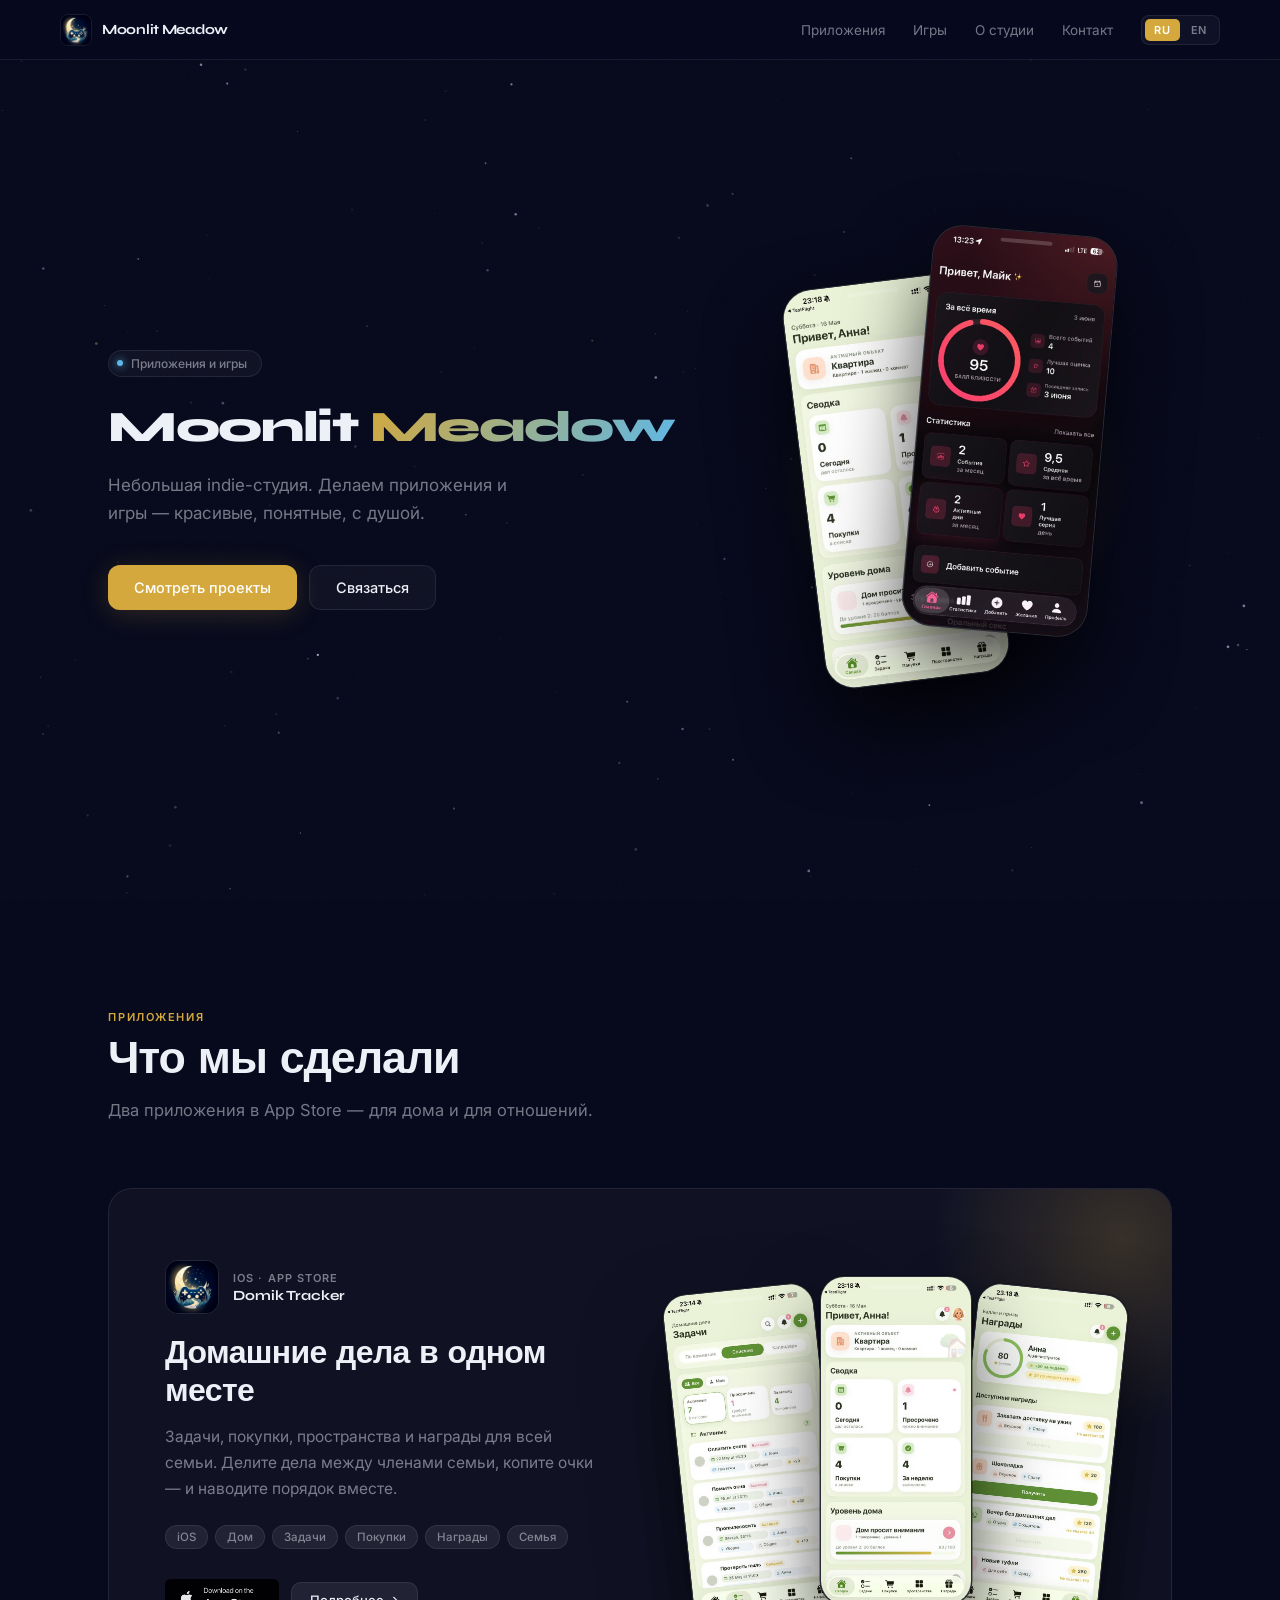
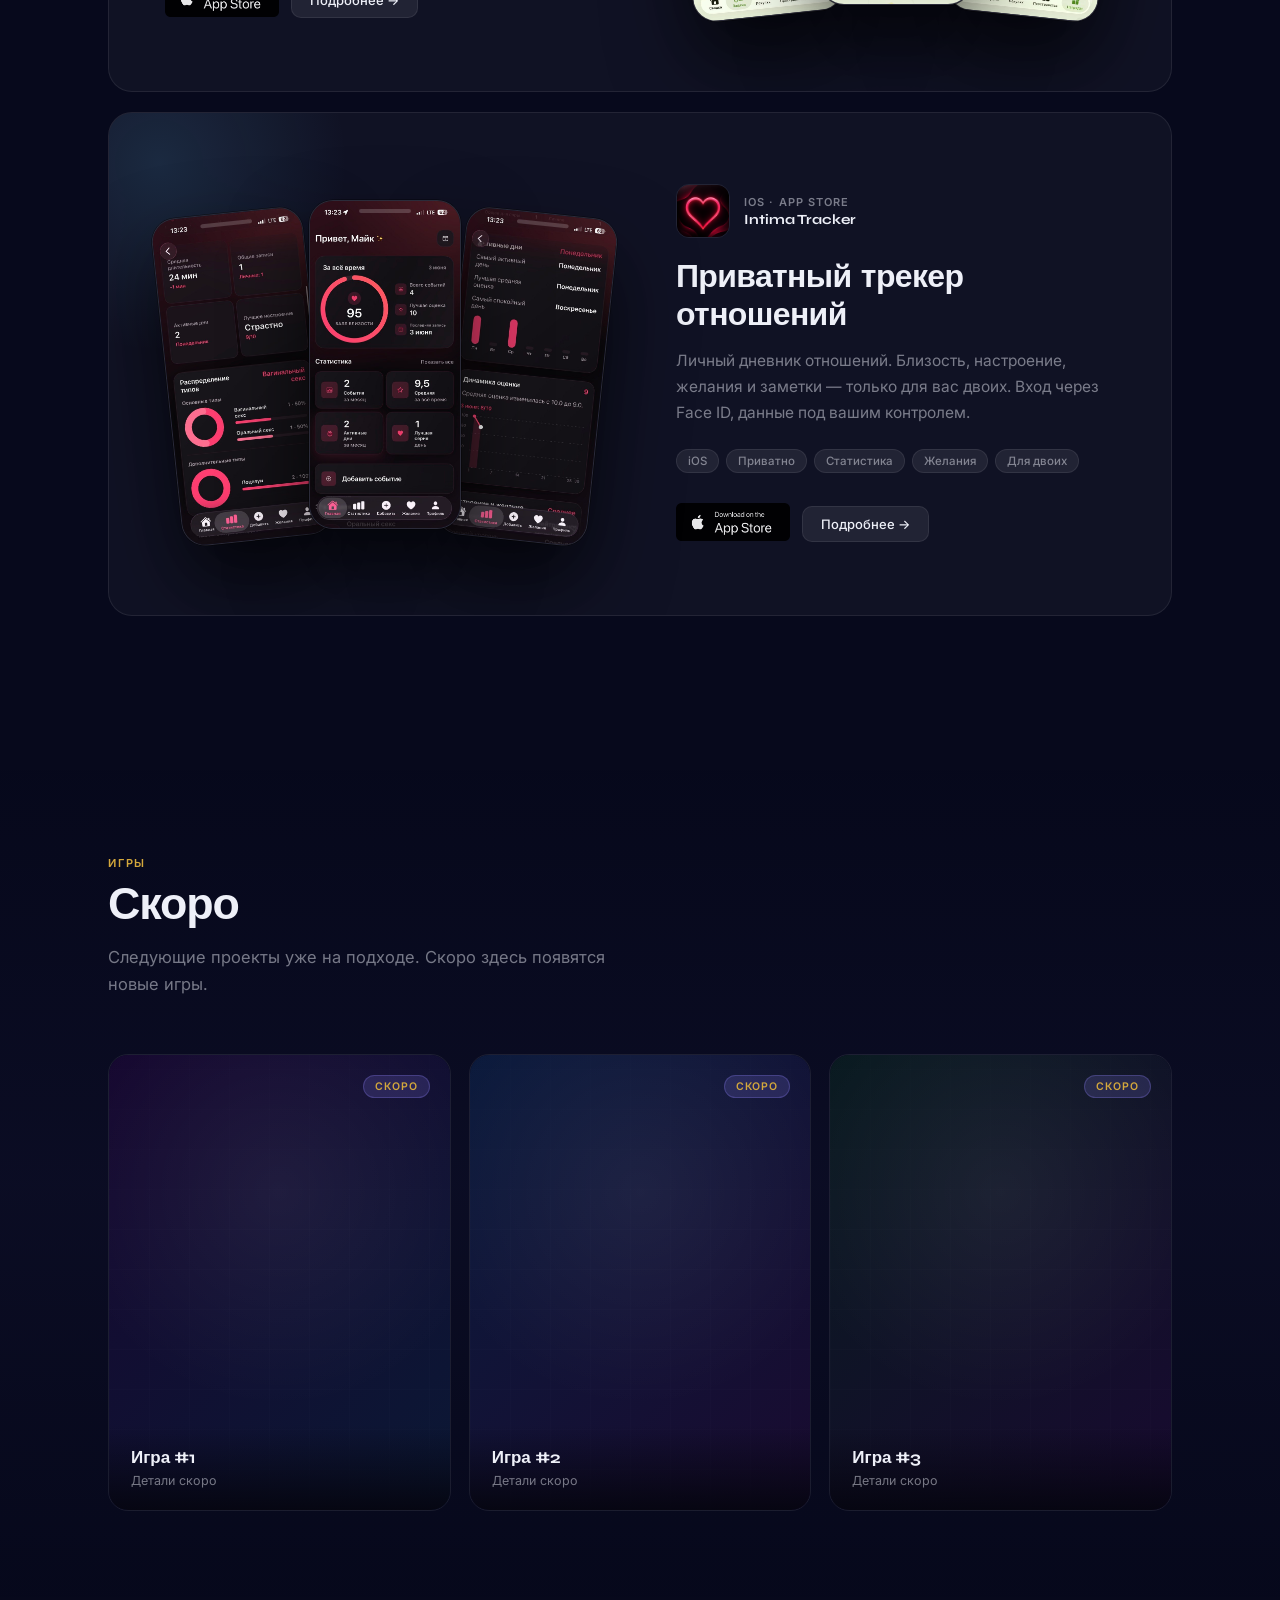
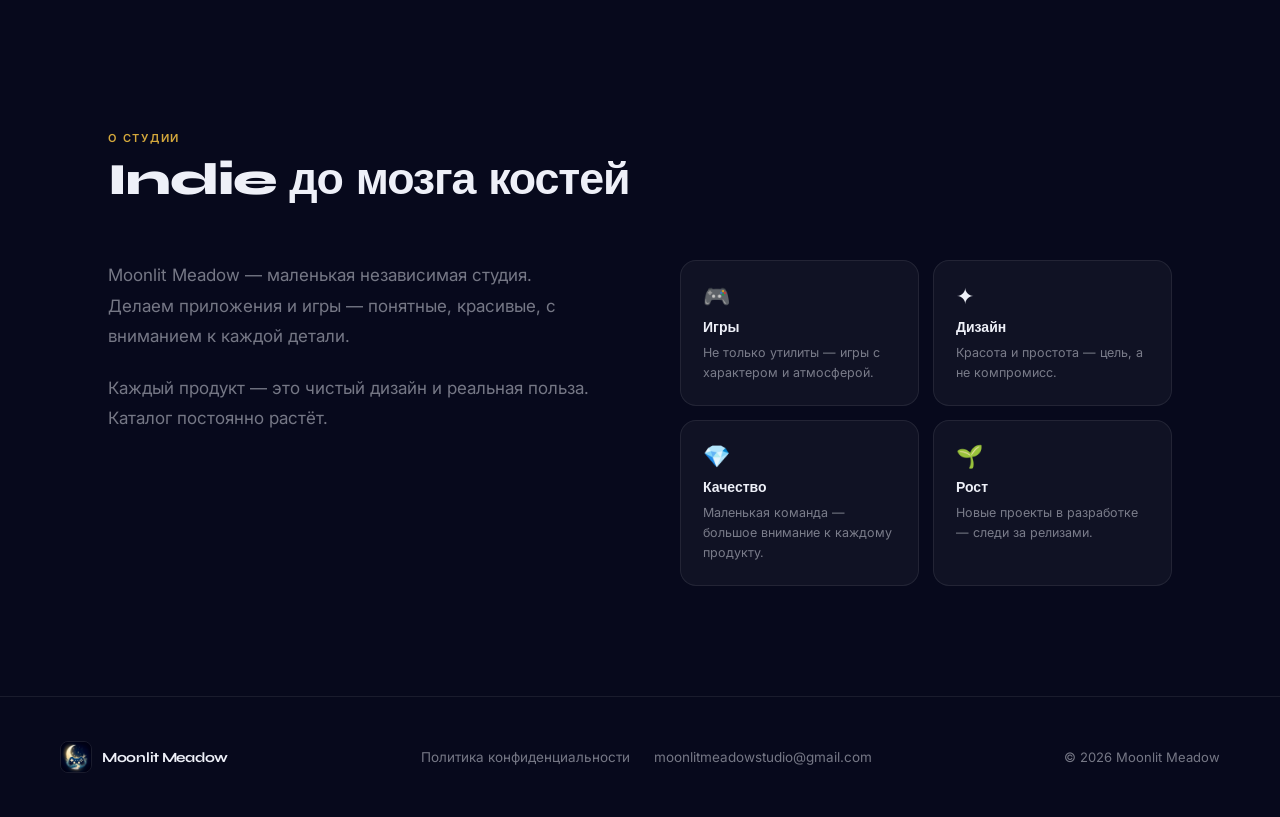
==== commit 68711133: "Shorten coming soon heading" ====
--- a/index.html
+++ b/index.html
@@ -675,7 +675,7 @@
     <div class="sec-inner">
       <div class="games-head rv">
         <div class="sec-label" data-ru="ИГРЫ" data-en="GAMES">ИГРЫ</div>
-        <h2 class="sec-title" data-ru="Скоро в эфире" data-en="Coming Soon">Скоро в эфире</h2>
+        <h2 class="sec-title" data-ru="Скоро" data-en="Coming Soon">Скоро</h2>
         <p class="sec-sub" data-ru="Следующие проекты уже на подходе. Скоро здесь появятся новые игры." data-en="Next projects are on the way. New games coming soon.">
           Следующие проекты уже на подходе. Скоро здесь появятся новые игры.
         </p>
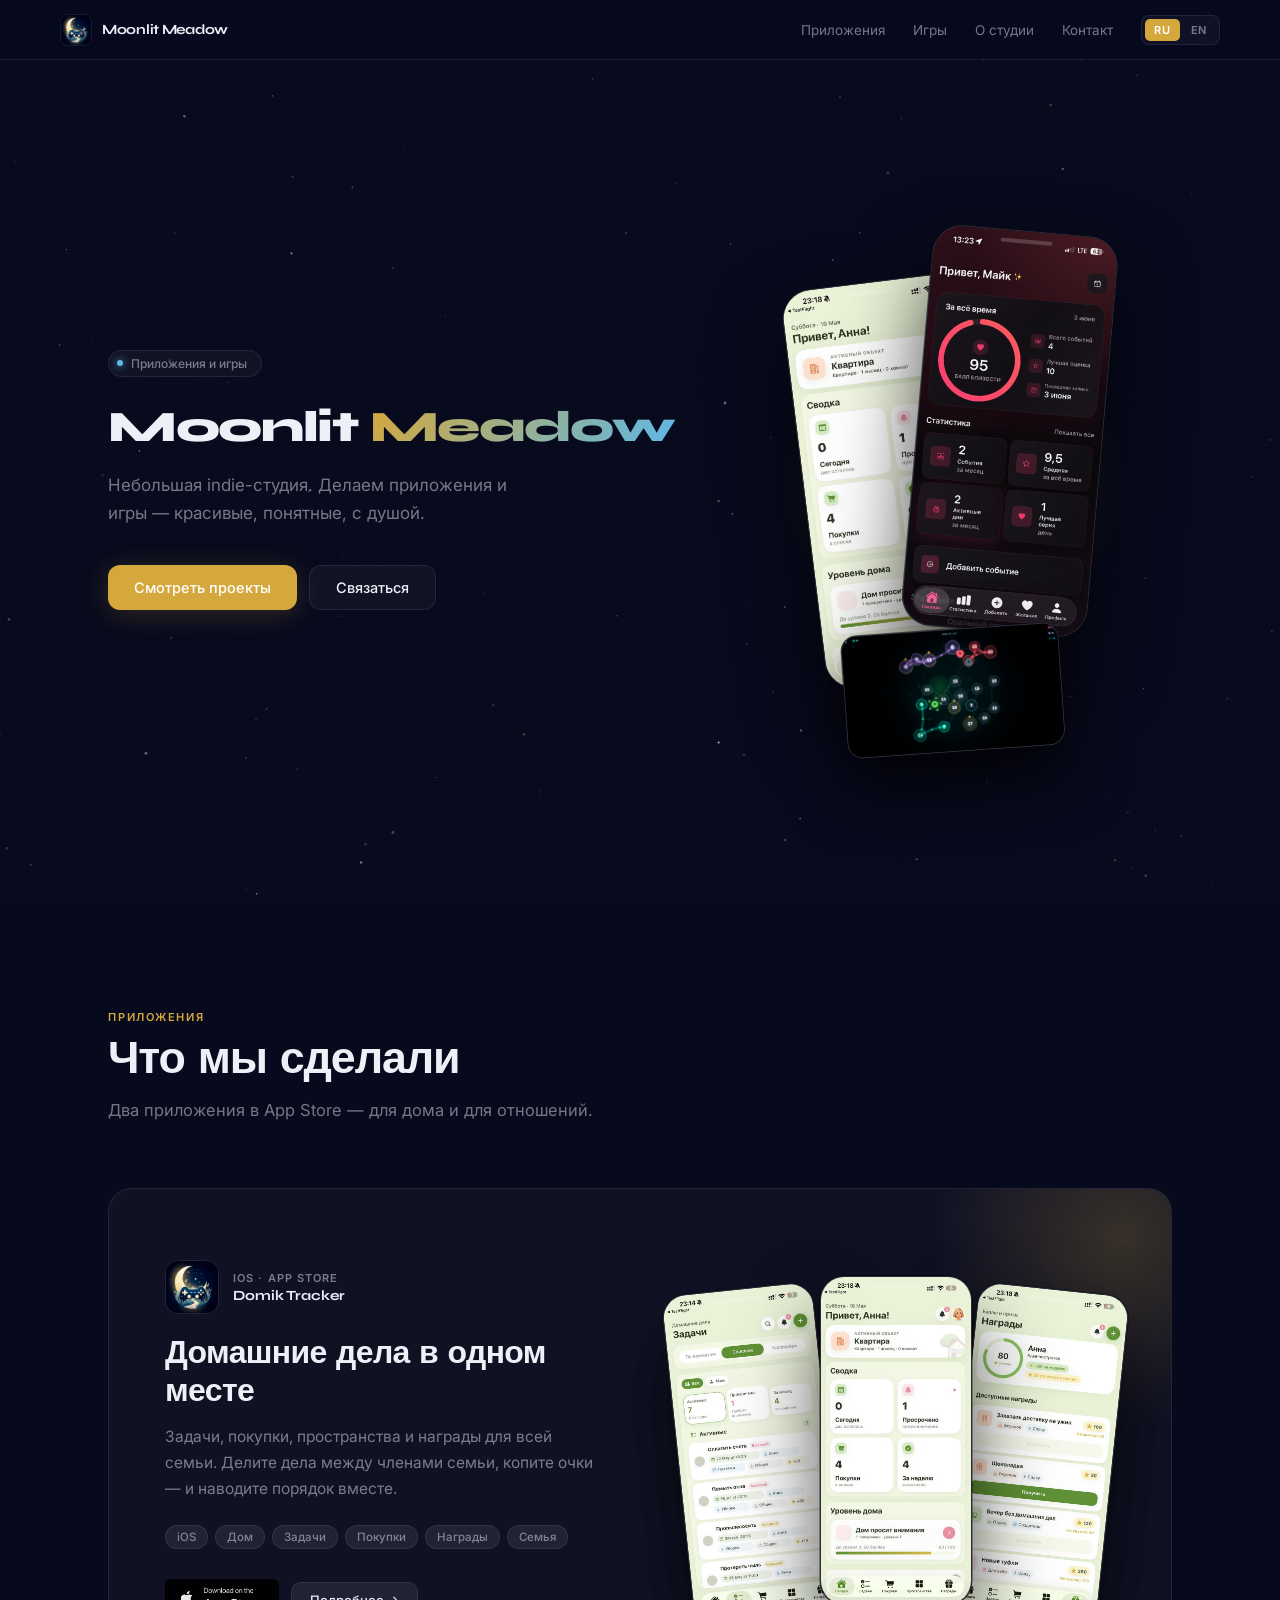
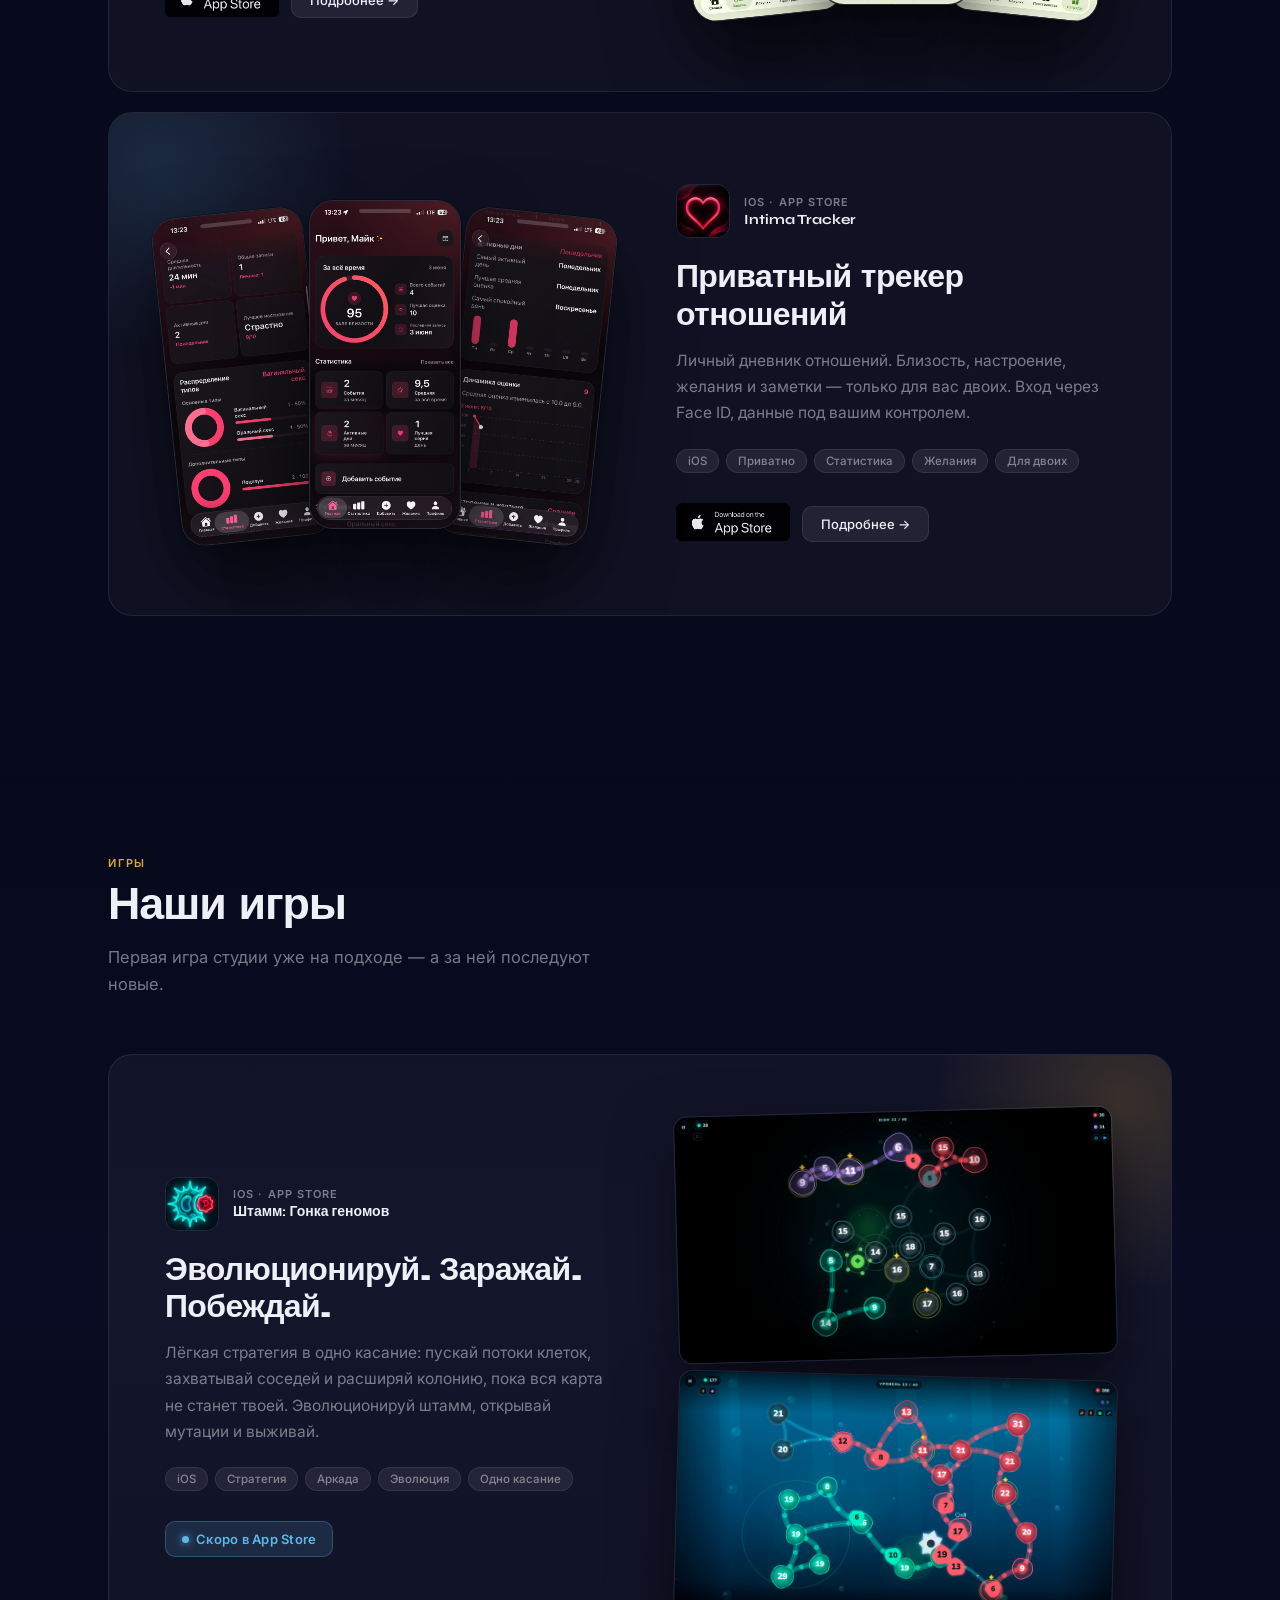
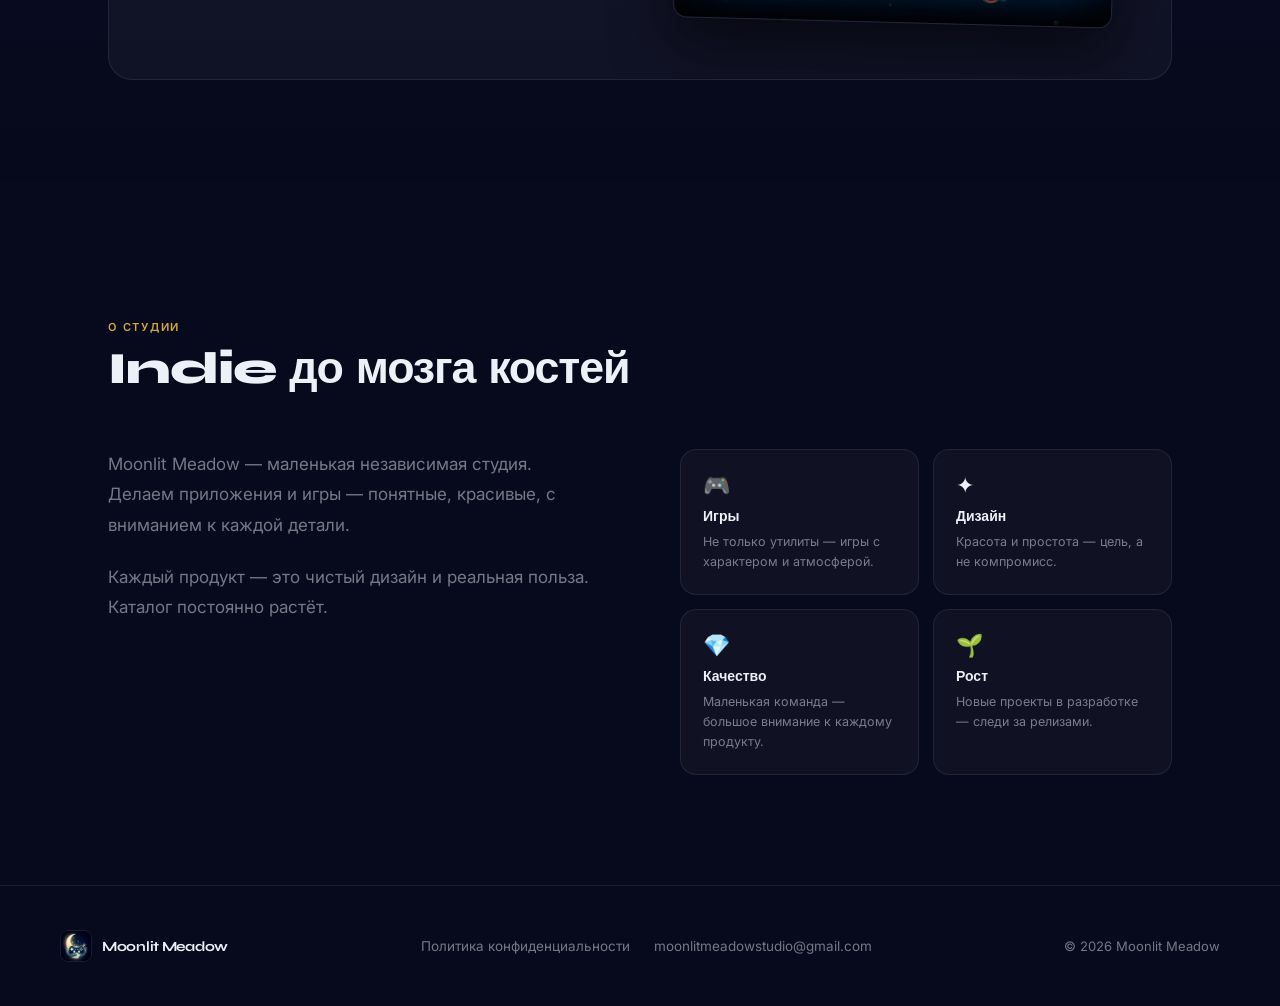
==== commit b4ad73cf: "Добавлена игра «Штамм: Гонка геномов» на сайт - Hero: к двум телефонам приложений добавлен альбомный" ====
--- a/index.html
+++ b/index.html
@@ -240,6 +240,22 @@
       transform: rotate(5deg);
       z-index: 2;
     }
+    .ph-game {
+      position: absolute;
+      width: 218px; height: 123px;
+      left: 50%; bottom: -22px;
+      transform: translateX(-50%) rotate(-4deg);
+      border-radius: 16px;
+      border: 1.5px solid rgba(255,255,255,.14);
+      overflow: hidden;
+      background: #0b0b1c;
+      box-shadow:
+        0 2px 0 rgba(255,255,255,.06) inset,
+        0 30px 64px rgba(0,0,0,.78),
+        0 0 0 .5px rgba(0,0,0,.6);
+      z-index: 3;
+    }
+    .ph-game img { width: 100%; height: 100%; object-fit: cover; display: block; }
 
     /* ════════════════════════════
        SHARED SECTION
@@ -354,6 +370,32 @@
     .app-phones .ph:nth-child(1) { left: 0; transform: rotate(-6deg) translateY(12px); z-index: 1; }
     .app-phones .ph:nth-child(2) { left: 50%; transform: translateX(-50%); z-index: 3; }
     .app-phones .ph:nth-child(3) { right: 0; transform: rotate(6deg) translateY(12px); z-index: 1; }
+
+    /* ── LANDSCAPE SHOTS (games) ── */
+    .app-shots { display: flex; flex-direction: column; gap: 16px; width: 100%; }
+    .shot {
+      border-radius: 14px; overflow: hidden;
+      border: 1px solid var(--border);
+      box-shadow: 0 24px 60px rgba(0,0,0,.55);
+    }
+    .shot img { width: 100%; display: block; aspect-ratio: 16/9; object-fit: cover; }
+    .shot:nth-child(1) { transform: rotate(-1.5deg); }
+    .shot:nth-child(2) { transform: rotate(1.5deg); }
+
+    /* ── COMING SOON TAG (inline, non-link) ── */
+    .soon-tag {
+      display: inline-flex; align-items: center; gap: 7px;
+      padding: 9px 16px; border-radius: 10px;
+      font-size: 13px; font-weight: 600;
+      letter-spacing: .02em;
+      background: var(--teal-dim);
+      border: 1px solid rgba(93,184,232,.28);
+      color: var(--teal);
+    }
+    .soon-tag::before {
+      content: ''; width: 7px; height: 7px; border-radius: 50%;
+      background: var(--teal); box-shadow: 0 0 8px var(--teal);
+    }
 
     /* ════════════════════════════
        GAMES
@@ -485,6 +527,7 @@
       .ph { width: 140px; height: 303px; }
       .phone-duo { width: 220px; height: 370px; }
       .ph-a { top: 40px; }
+      .ph-game { width: 168px; height: 95px; bottom: -16px; }
       .sec-inner { padding: 80px 24px; }
       .app-card { grid-template-columns: 1fr; padding: 36px 28px; gap: 40px; }
       .app-card.flip .app-text { order: 1; }
@@ -557,6 +600,9 @@
             <div class="ph-notch"></div>
             <img src="assets/intima/promo-screens/ru/photo_1_2026-06-03_13-27-04.jpg" data-ru-src="assets/intima/promo-screens/ru/photo_1_2026-06-03_13-27-04.jpg" data-en-src="assets/intima/promo-screens/en/photo_1_2026-06-03_10-25-38.jpg" alt="Intima Tracker">
           </div>
+          <div class="ph-game">
+            <img src="assets/shtamm/ru/1.png" data-ru-src="assets/shtamm/ru/1.png" data-en-src="assets/shtamm/en/1.png" alt="Štamm: Genome Race">
+          </div>
         </div>
       </div>
     </div>
@@ -675,40 +721,46 @@
     <div class="sec-inner">
       <div class="games-head rv">
         <div class="sec-label" data-ru="ИГРЫ" data-en="GAMES">ИГРЫ</div>
-        <h2 class="sec-title" data-ru="Скоро" data-en="Coming Soon">Скоро</h2>
-        <p class="sec-sub" data-ru="Следующие проекты уже на подходе. Скоро здесь появятся новые игры." data-en="Next projects are on the way. New games coming soon.">
-          Следующие проекты уже на подходе. Скоро здесь появятся новые игры.
+        <h2 class="sec-title" data-ru="Наши игры" data-en="Our Games">Наши игры</h2>
+        <p class="sec-sub" data-ru="Первая игра студии уже на подходе — а за ней последуют новые." data-en="Our first game is on the way — with more to follow.">
+          Первая игра студии уже на подходе — а за ней последуют новые.
         </p>
       </div>
-      <div class="games-grid">
-        <div class="game-card rv">
-          <div class="gc-bg" style="background: linear-gradient(135deg,#160830 0%,#0b1835 100%)"></div>
-          <div class="gc-grid"></div>
-          <div class="gc-glow"></div>
-          <div class="soon-badge" data-ru="Скоро" data-en="Soon">Скоро</div>
-          <div class="gc-body">
-            <div class="gc-title" data-ru="Игра #1" data-en="Game #1">Игра #1</div>
-            <div class="gc-sub"  data-ru="Детали скоро" data-en="Details coming">Детали скоро</div>
-          </div>
-        </div>
-        <div class="game-card rv d1">
-          <div class="gc-bg" style="background: linear-gradient(135deg,#0b1a3c 0%,#190b30 100%)"></div>
-          <div class="gc-grid"></div>
-          <div class="gc-glow"></div>
-          <div class="soon-badge" data-ru="Скоро" data-en="Soon">Скоро</div>
-          <div class="gc-body">
-            <div class="gc-title" data-ru="Игра #2" data-en="Game #2">Игра #2</div>
-            <div class="gc-sub"  data-ru="Детали скоро" data-en="Details coming">Детали скоро</div>
-          </div>
-        </div>
-        <div class="game-card rv d2">
-          <div class="gc-bg" style="background: linear-gradient(135deg,#091a20 0%,#180a30 100%)"></div>
-          <div class="gc-grid"></div>
-          <div class="gc-glow"></div>
-          <div class="soon-badge" data-ru="Скоро" data-en="Soon">Скоро</div>
-          <div class="gc-body">
-            <div class="gc-title" data-ru="Игра #3" data-en="Game #3">Игра #3</div>
-            <div class="gc-sub"  data-ru="Детали скоро" data-en="Details coming">Детали скоро</div>
+
+      <!-- Štamm: Genome Race -->
+      <div class="app-card rv">
+        <div class="app-text">
+          <div class="app-icon-row">
+            <div class="app-icon">
+              <img src="assets/shtamm/icon.png" alt="Štamm icon">
+            </div>
+            <div>
+              <div class="app-platform">iOS · App Store</div>
+              <div class="app-name-label" data-ru="Штамм: Гонка геномов" data-en="Strain: Genome Race">Штамм: Гонка геномов</div>
+            </div>
+          </div>
+          <h3 class="app-title" data-ru="Эволюционируй. Заражай. Побеждай." data-en="Evolve. Infect. Conquer.">Эволюционируй. Заражай. Побеждай.</h3>
+          <p class="app-desc" data-ru="Лёгкая стратегия в одно касание: пускай потоки клеток, захватывай соседей и расширяй колонию, пока вся карта не станет твоей. Эволюционируй штамм, открывай мутации и выживай." data-en="A one-tap strategy: send streams of cells, seize your neighbors and grow your colony until the whole map is yours. Evolve your strain, unlock mutations and survive.">
+            Лёгкая стратегия в одно касание: пускай потоки клеток, захватывай соседей и расширяй колонию, пока вся карта не станет твоей. Эволюционируй штамм, открывай мутации и выживай.
+          </p>
+          <div class="tags">
+            <span class="tag">iOS</span>
+            <span class="tag" data-ru="Стратегия"   data-en="Strategy">Стратегия</span>
+            <span class="tag" data-ru="Аркада"      data-en="Arcade">Аркада</span>
+            <span class="tag" data-ru="Эволюция"    data-en="Evolution">Эволюция</span>
+            <span class="tag" data-ru="Одно касание" data-en="One-tap">Одно касание</span>
+          </div>
+          <div class="app-actions">
+            <span class="soon-tag" data-ru="Скоро в App Store" data-en="Coming soon to App Store">Скоро в App Store</span>
+          </div>
+        </div>
+
+        <div class="app-shots">
+          <div class="shot">
+            <img src="assets/shtamm/ru/1.png" data-ru-src="assets/shtamm/ru/1.png" data-en-src="assets/shtamm/en/1.png" alt="Štamm gameplay">
+          </div>
+          <div class="shot">
+            <img src="assets/shtamm/ru/2.png" data-ru-src="assets/shtamm/ru/2.png" data-en-src="assets/shtamm/en/2.png" alt="Štamm gameplay">
           </div>
         </div>
       </div>
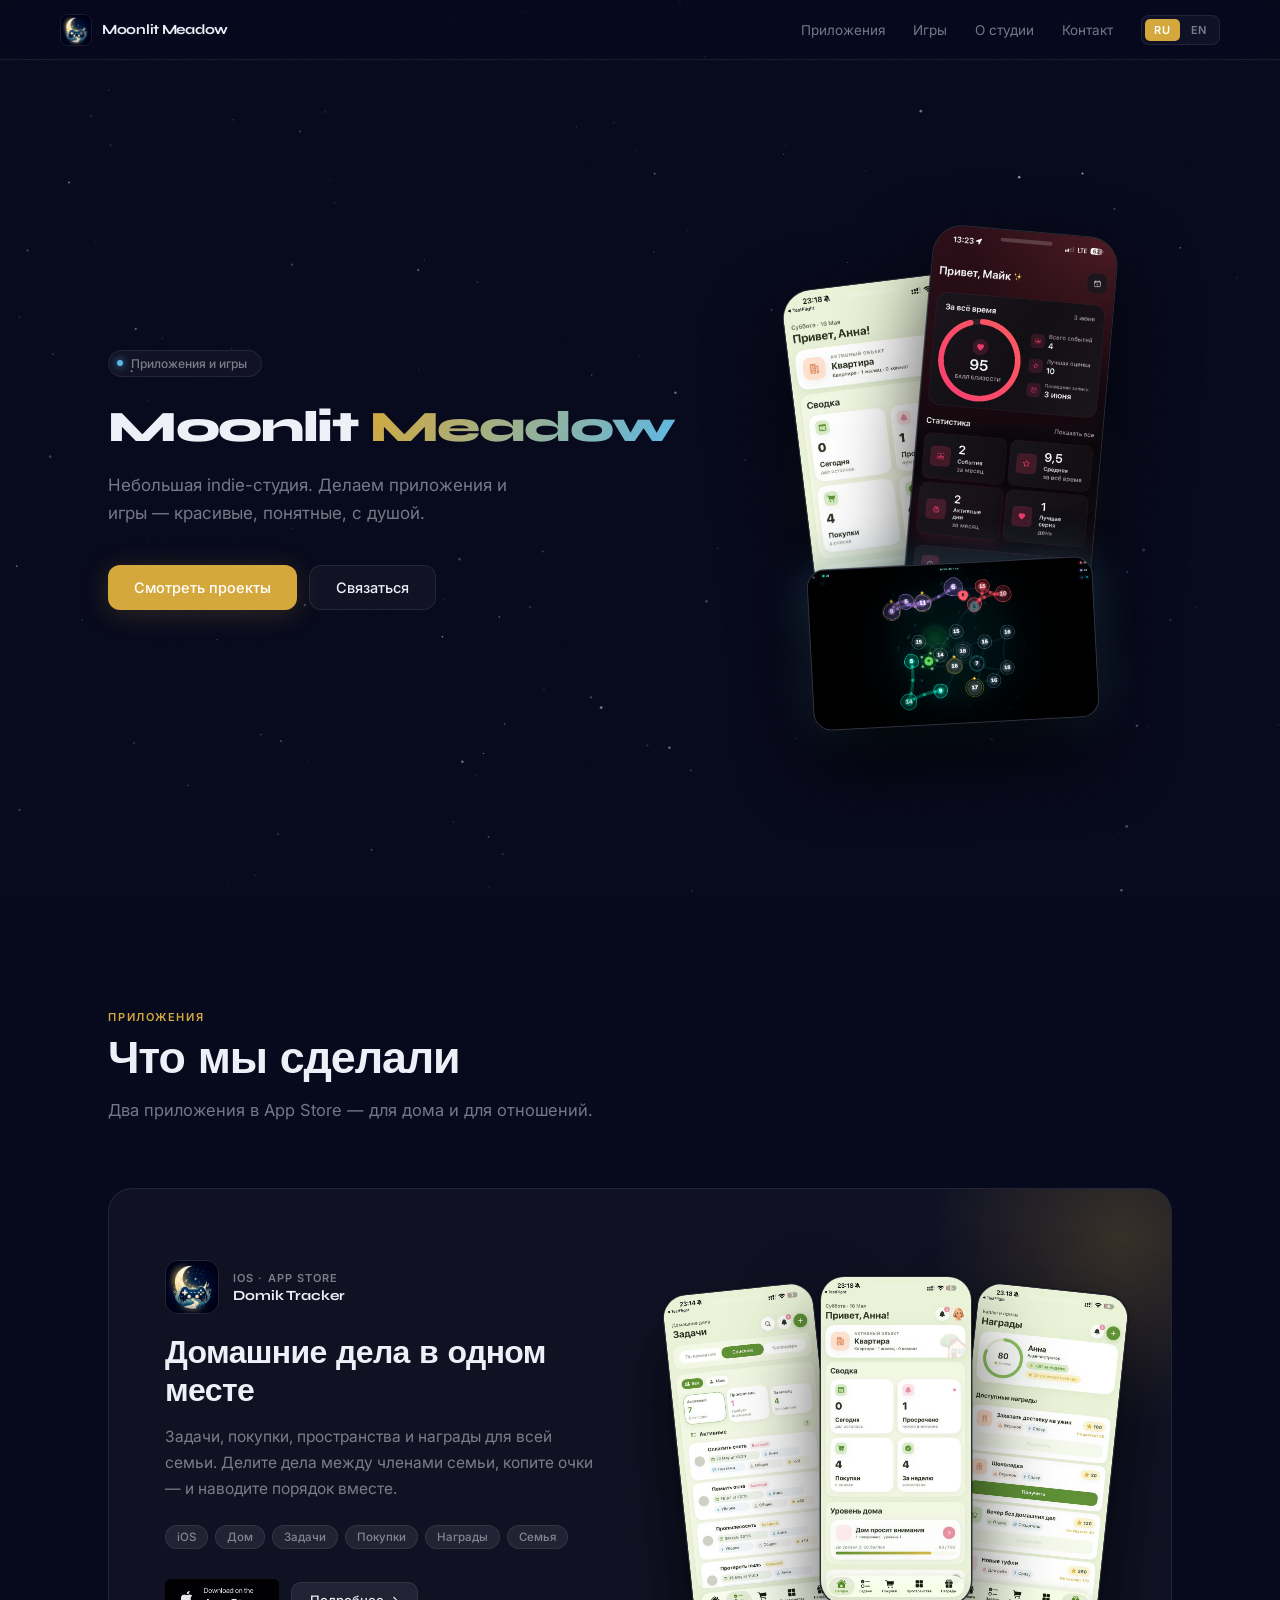
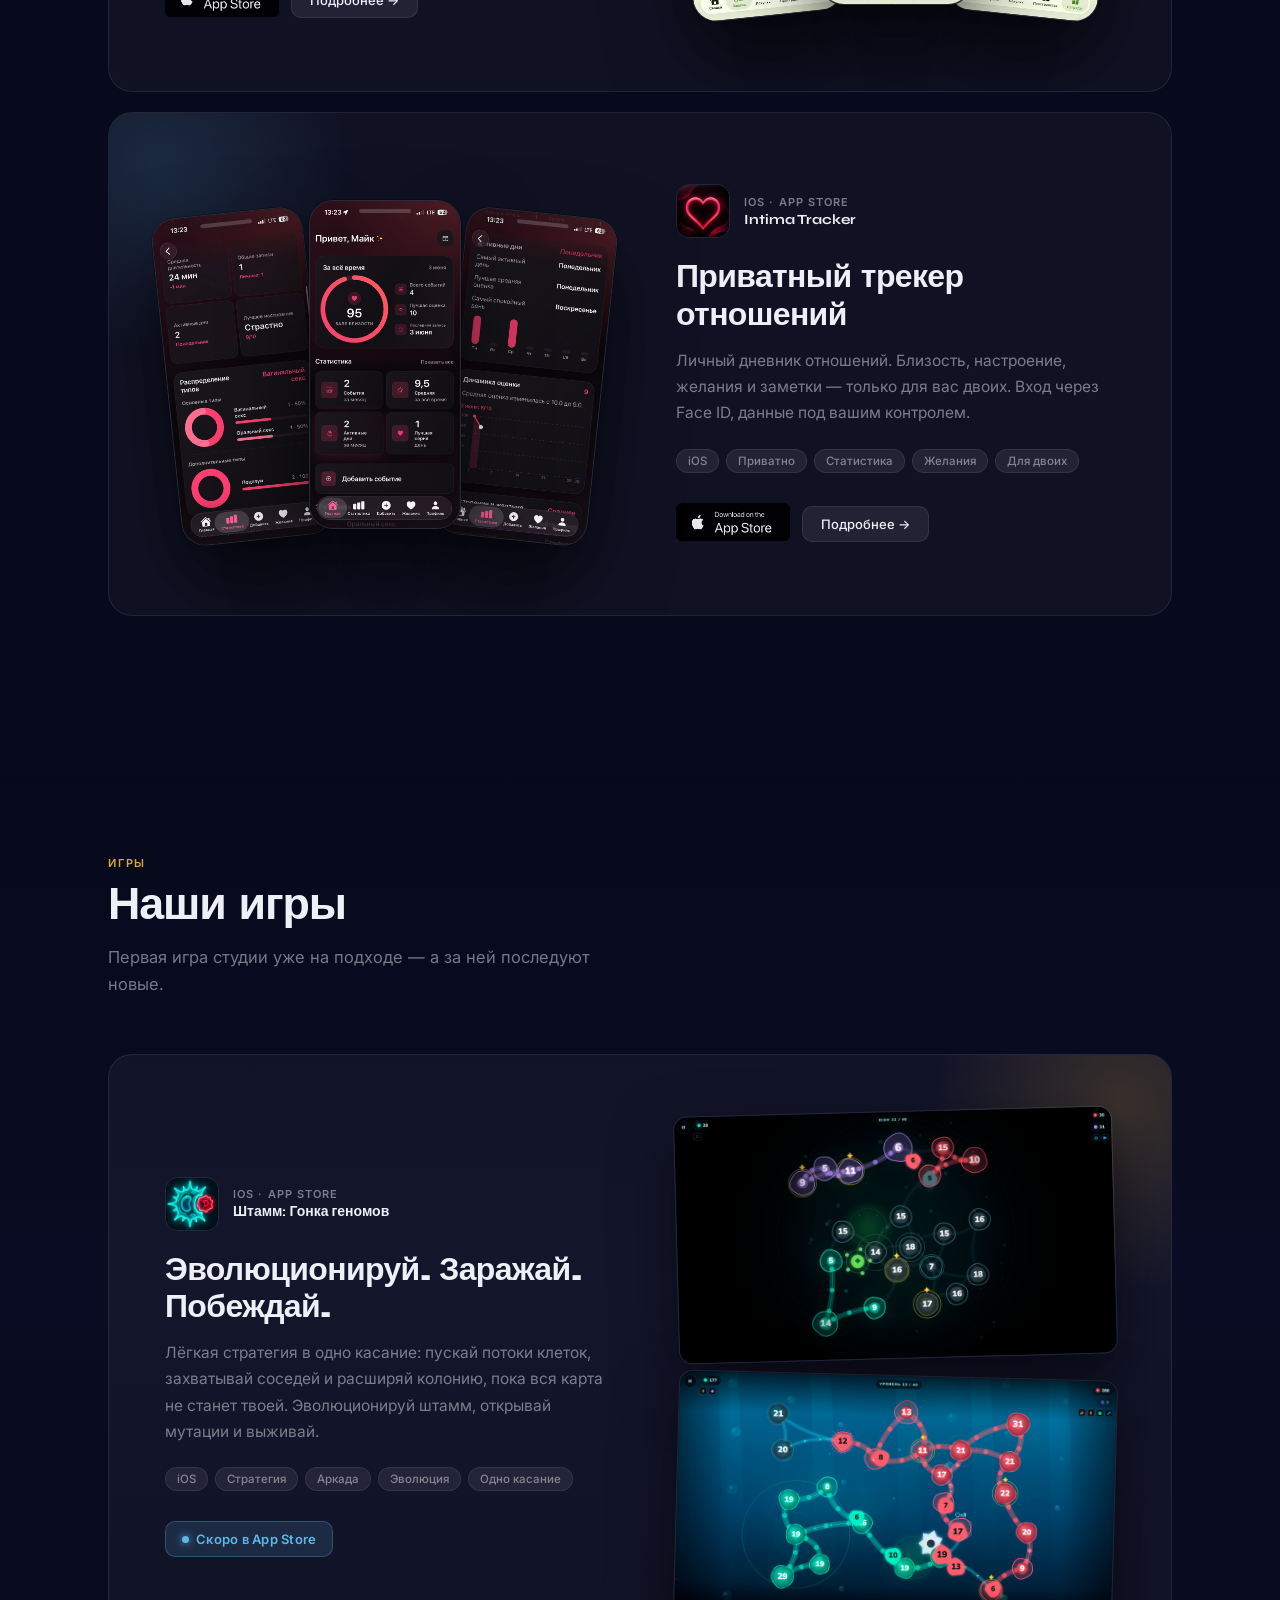
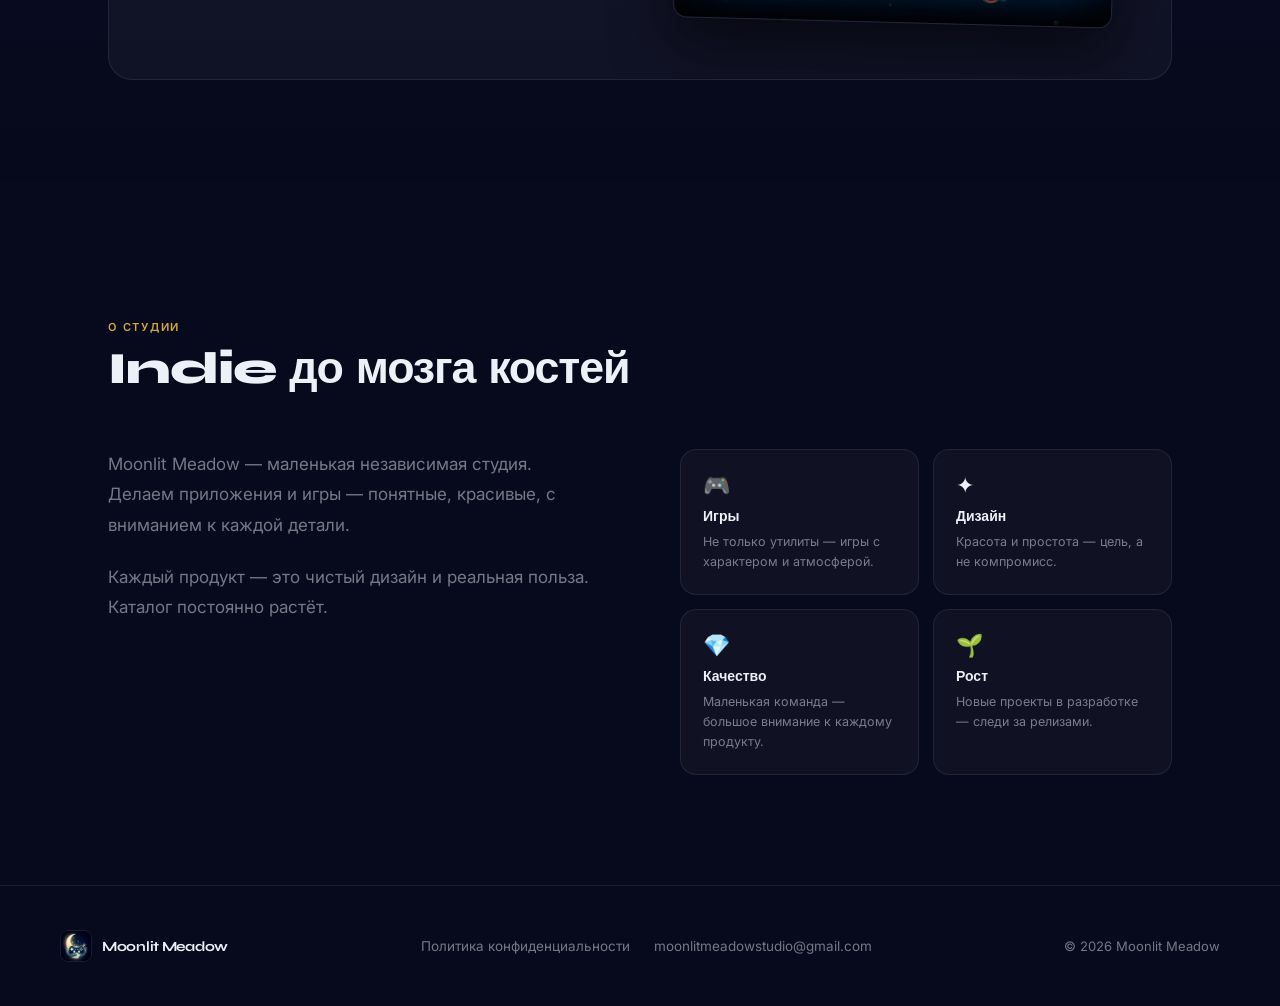
==== commit 4a6057ea: "Hero: увеличен экран игры, чтобы не терялся на фоне телефонов Скрин Штамма в hero крупнее (286×161 /" ====
--- a/index.html
+++ b/index.html
@@ -242,18 +242,19 @@
     }
     .ph-game {
       position: absolute;
-      width: 218px; height: 123px;
-      left: 50%; bottom: -22px;
-      transform: translateX(-50%) rotate(-4deg);
-      border-radius: 16px;
-      border: 1.5px solid rgba(255,255,255,.14);
+      width: 286px; height: 161px;
+      left: 50%; bottom: 6px;
+      transform: translateX(-50%) rotate(-3deg);
+      border-radius: 18px;
+      border: 1.5px solid rgba(255,255,255,.16);
       overflow: hidden;
       background: #0b0b1c;
       box-shadow:
         0 2px 0 rgba(255,255,255,.06) inset,
-        0 30px 64px rgba(0,0,0,.78),
+        0 34px 70px rgba(0,0,0,.8),
+        0 0 46px rgba(93,184,232,.28),
         0 0 0 .5px rgba(0,0,0,.6);
-      z-index: 3;
+      z-index: 4;
     }
     .ph-game img { width: 100%; height: 100%; object-fit: cover; display: block; }
 
@@ -527,7 +528,7 @@
       .ph { width: 140px; height: 303px; }
       .phone-duo { width: 220px; height: 370px; }
       .ph-a { top: 40px; }
-      .ph-game { width: 168px; height: 95px; bottom: -16px; }
+      .ph-game { width: 210px; height: 118px; bottom: 0; }
       .sec-inner { padding: 80px 24px; }
       .app-card { grid-template-columns: 1fr; padding: 36px 28px; gap: 40px; }
       .app-card.flip .app-text { order: 1; }
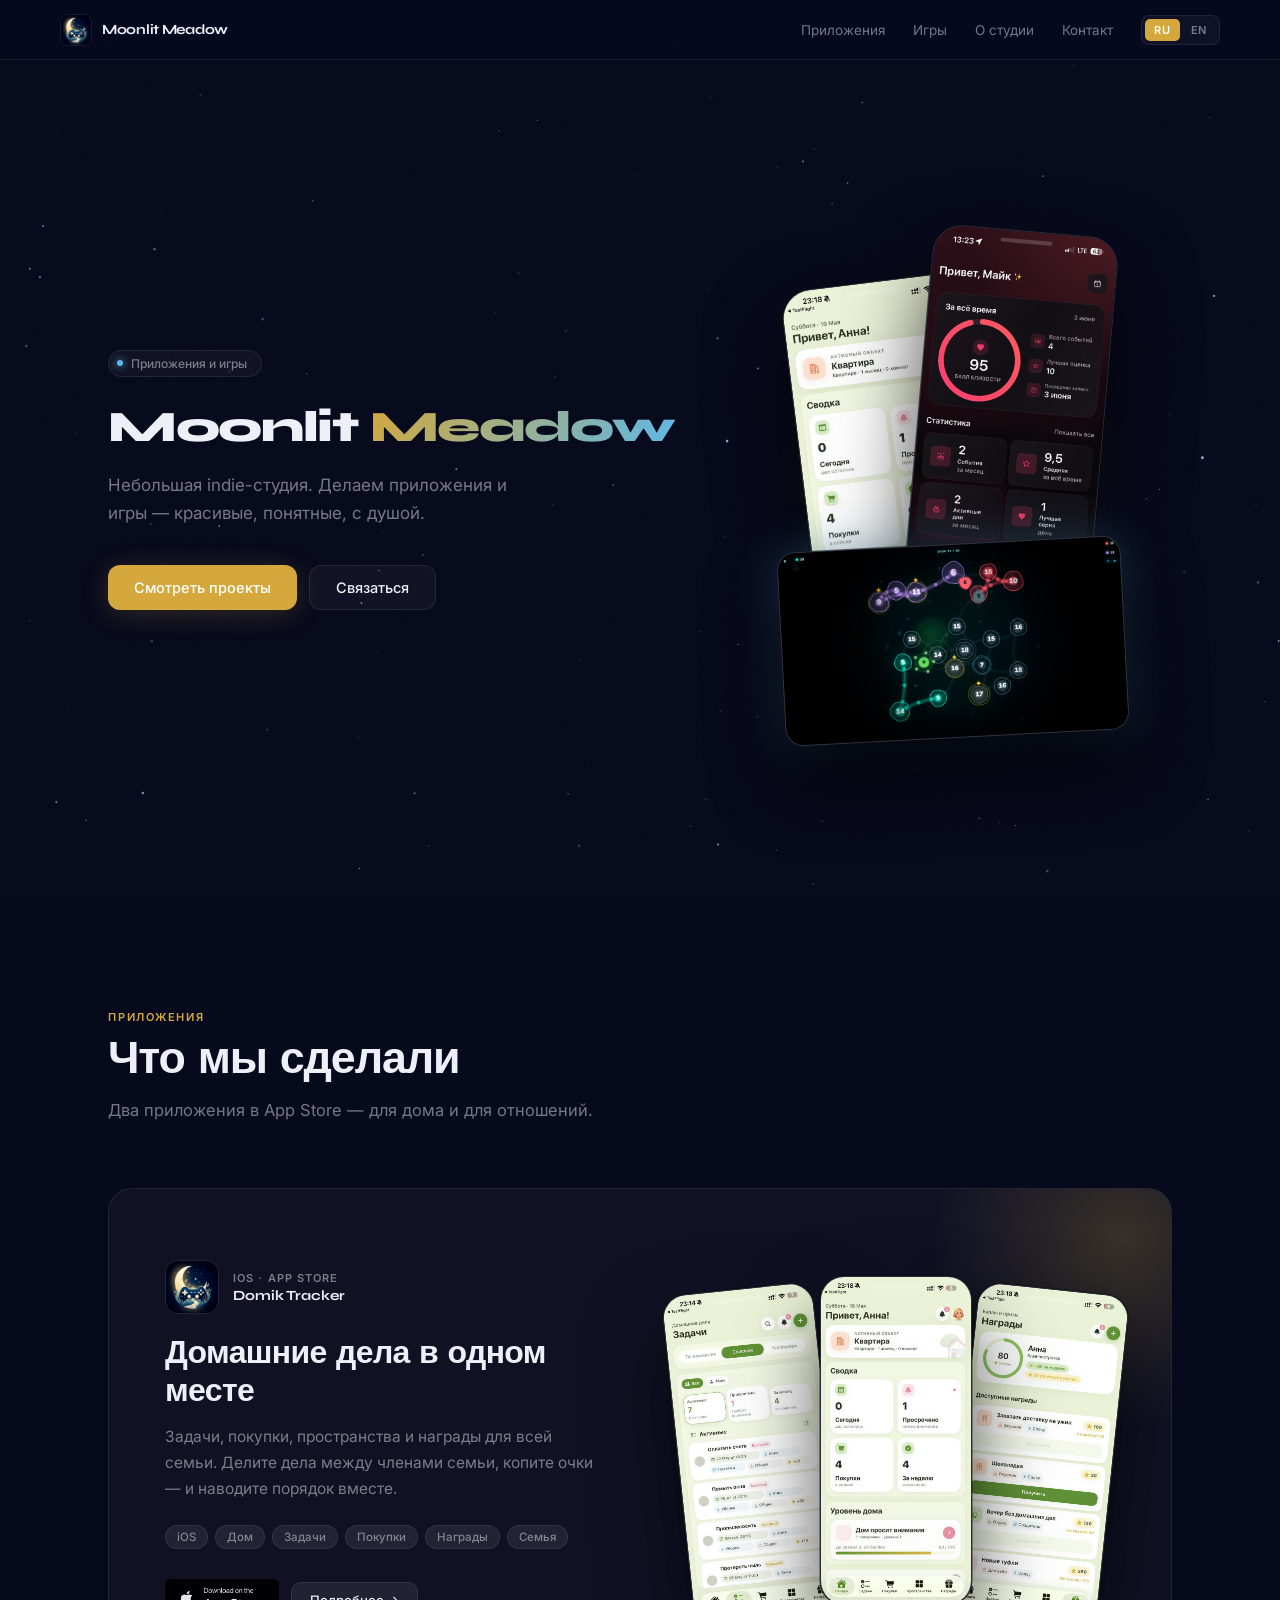
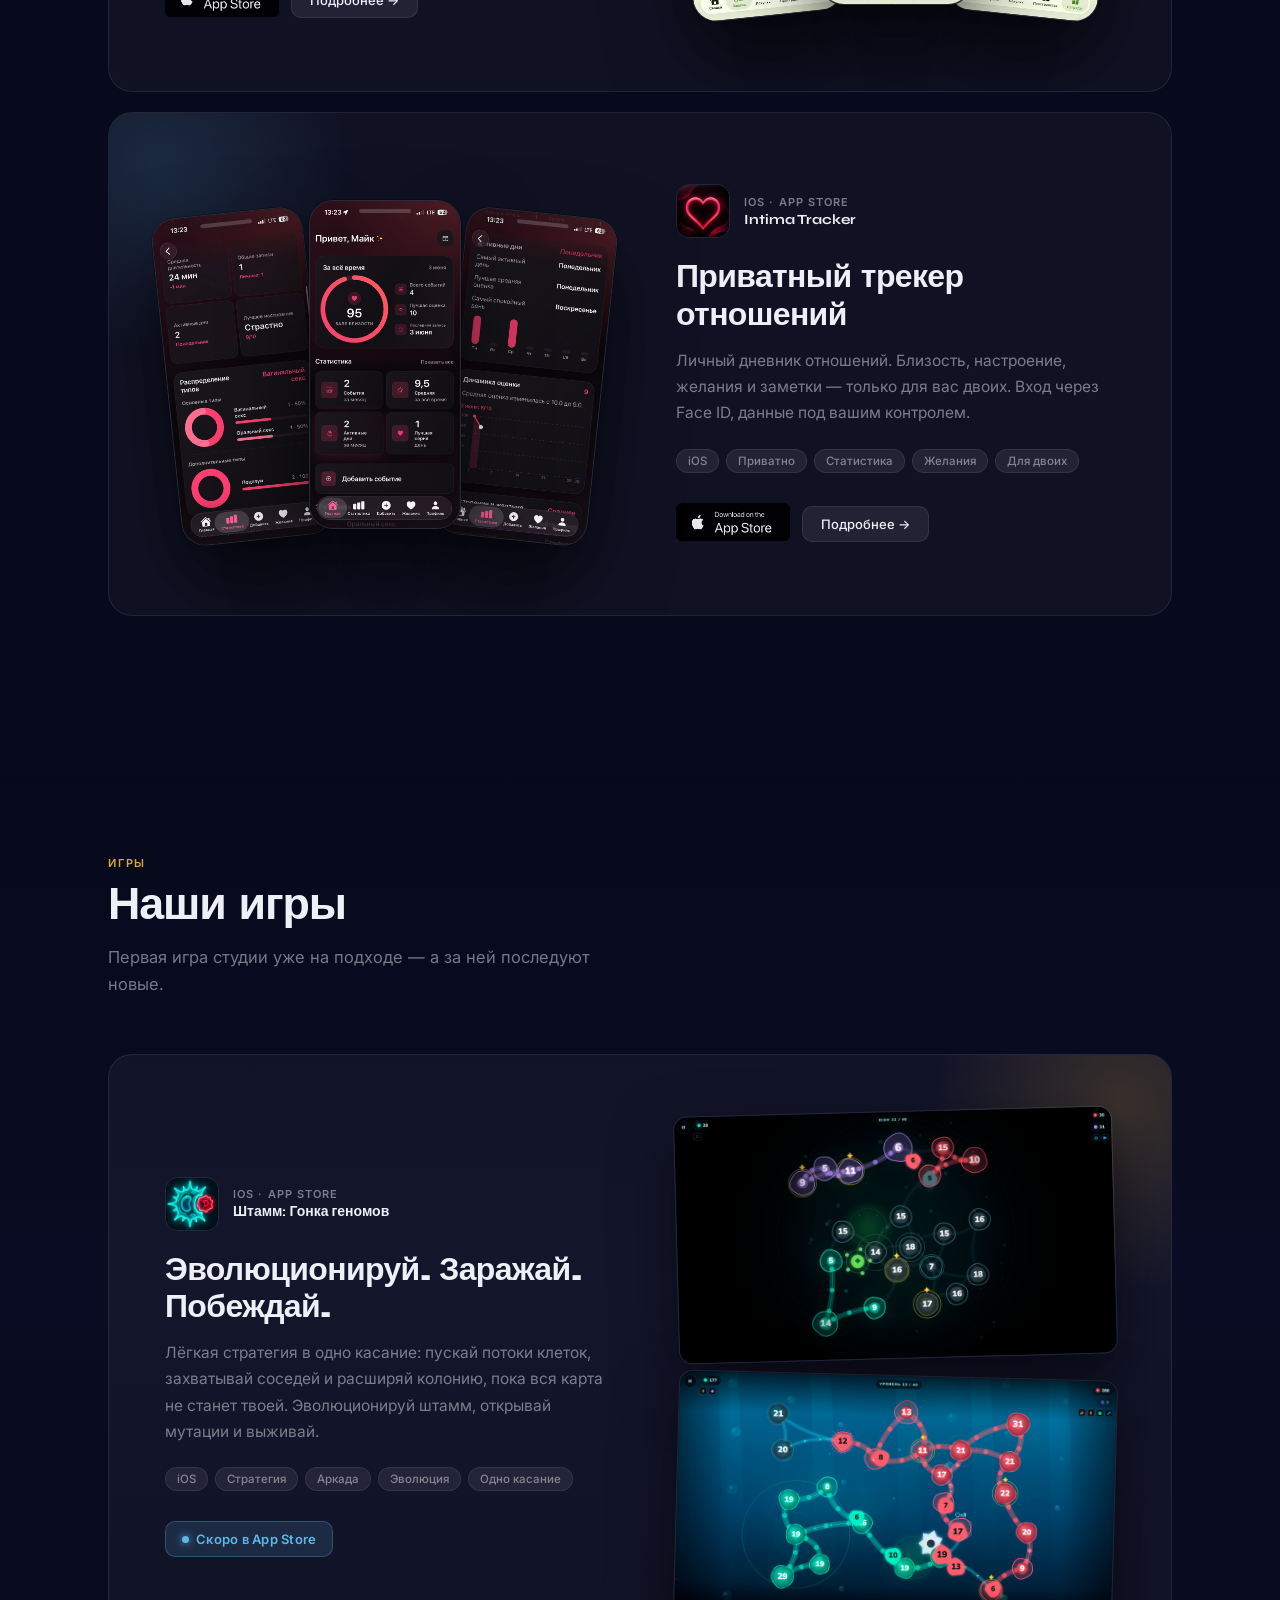
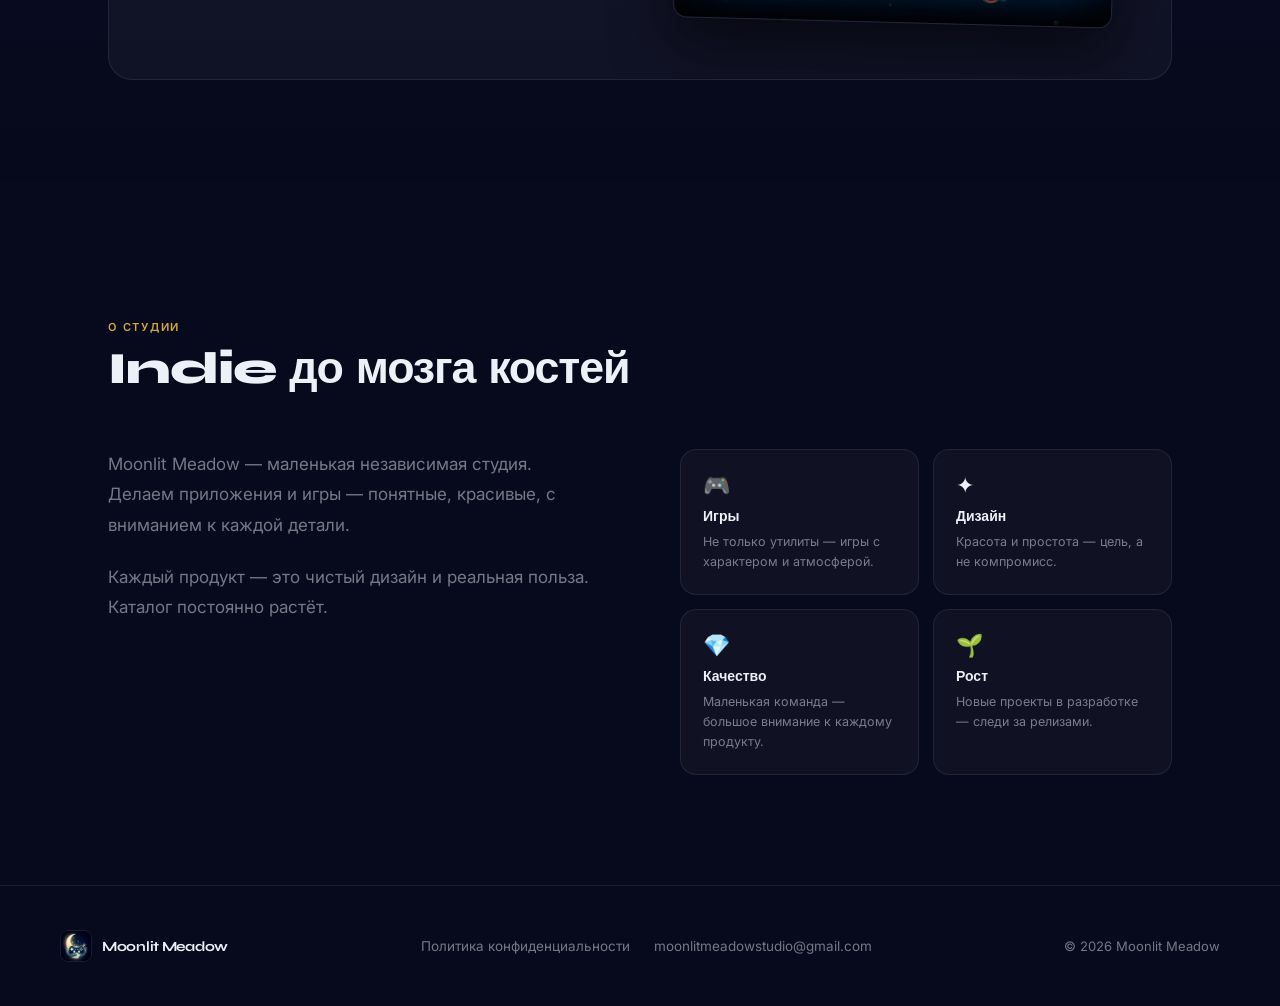
==== commit 612e86a3: "Hero: ещё крупнее экран игры (344×194 / моб. 248×140) Co-Authored-By: Claude Opus 4.8 <noreply@anthr" ====
--- a/index.html
+++ b/index.html
@@ -242,8 +242,8 @@
     }
     .ph-game {
       position: absolute;
-      width: 286px; height: 161px;
-      left: 50%; bottom: 6px;
+      width: 344px; height: 194px;
+      left: 50%; bottom: -8px;
       transform: translateX(-50%) rotate(-3deg);
       border-radius: 18px;
       border: 1.5px solid rgba(255,255,255,.16);
@@ -528,7 +528,7 @@
       .ph { width: 140px; height: 303px; }
       .phone-duo { width: 220px; height: 370px; }
       .ph-a { top: 40px; }
-      .ph-game { width: 210px; height: 118px; bottom: 0; }
+      .ph-game { width: 248px; height: 140px; bottom: -6px; }
       .sec-inner { padding: 80px 24px; }
       .app-card { grid-template-columns: 1fr; padding: 36px 28px; gap: 40px; }
       .app-card.flip .app-text { order: 1; }
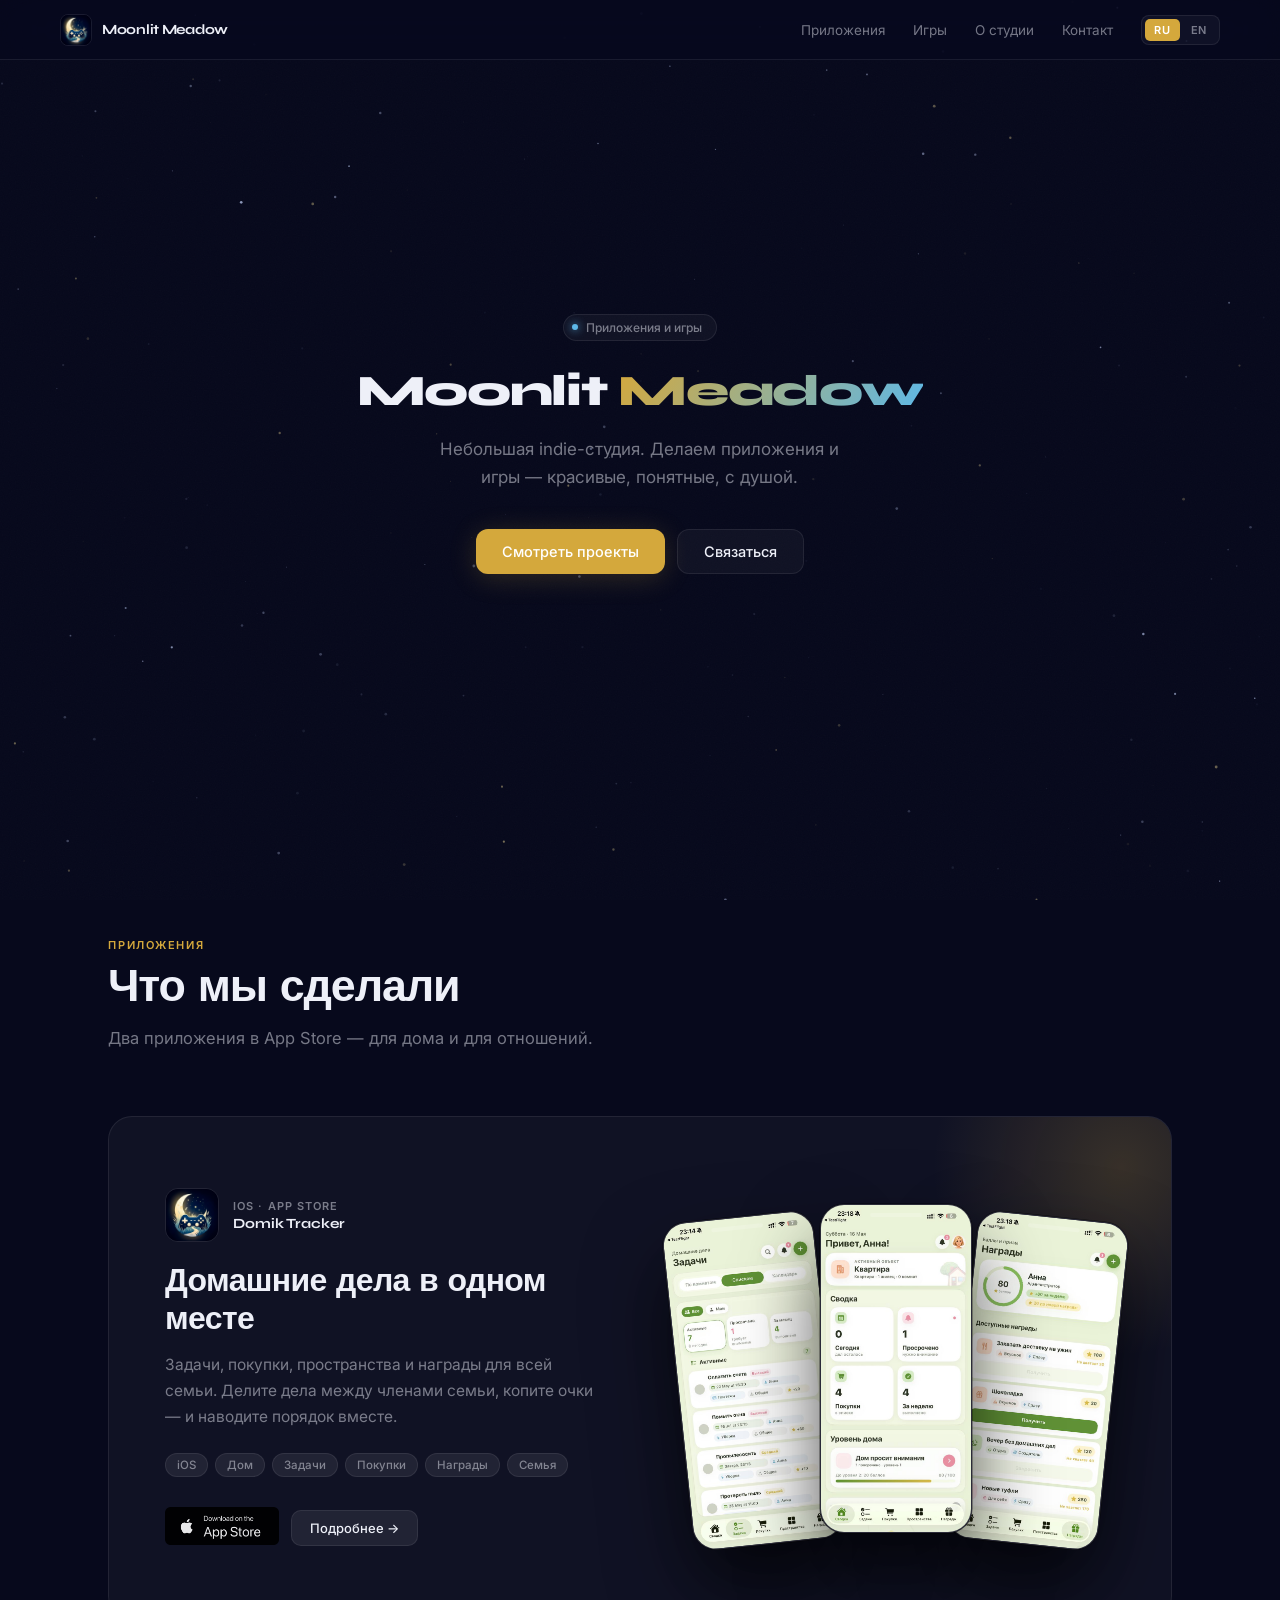
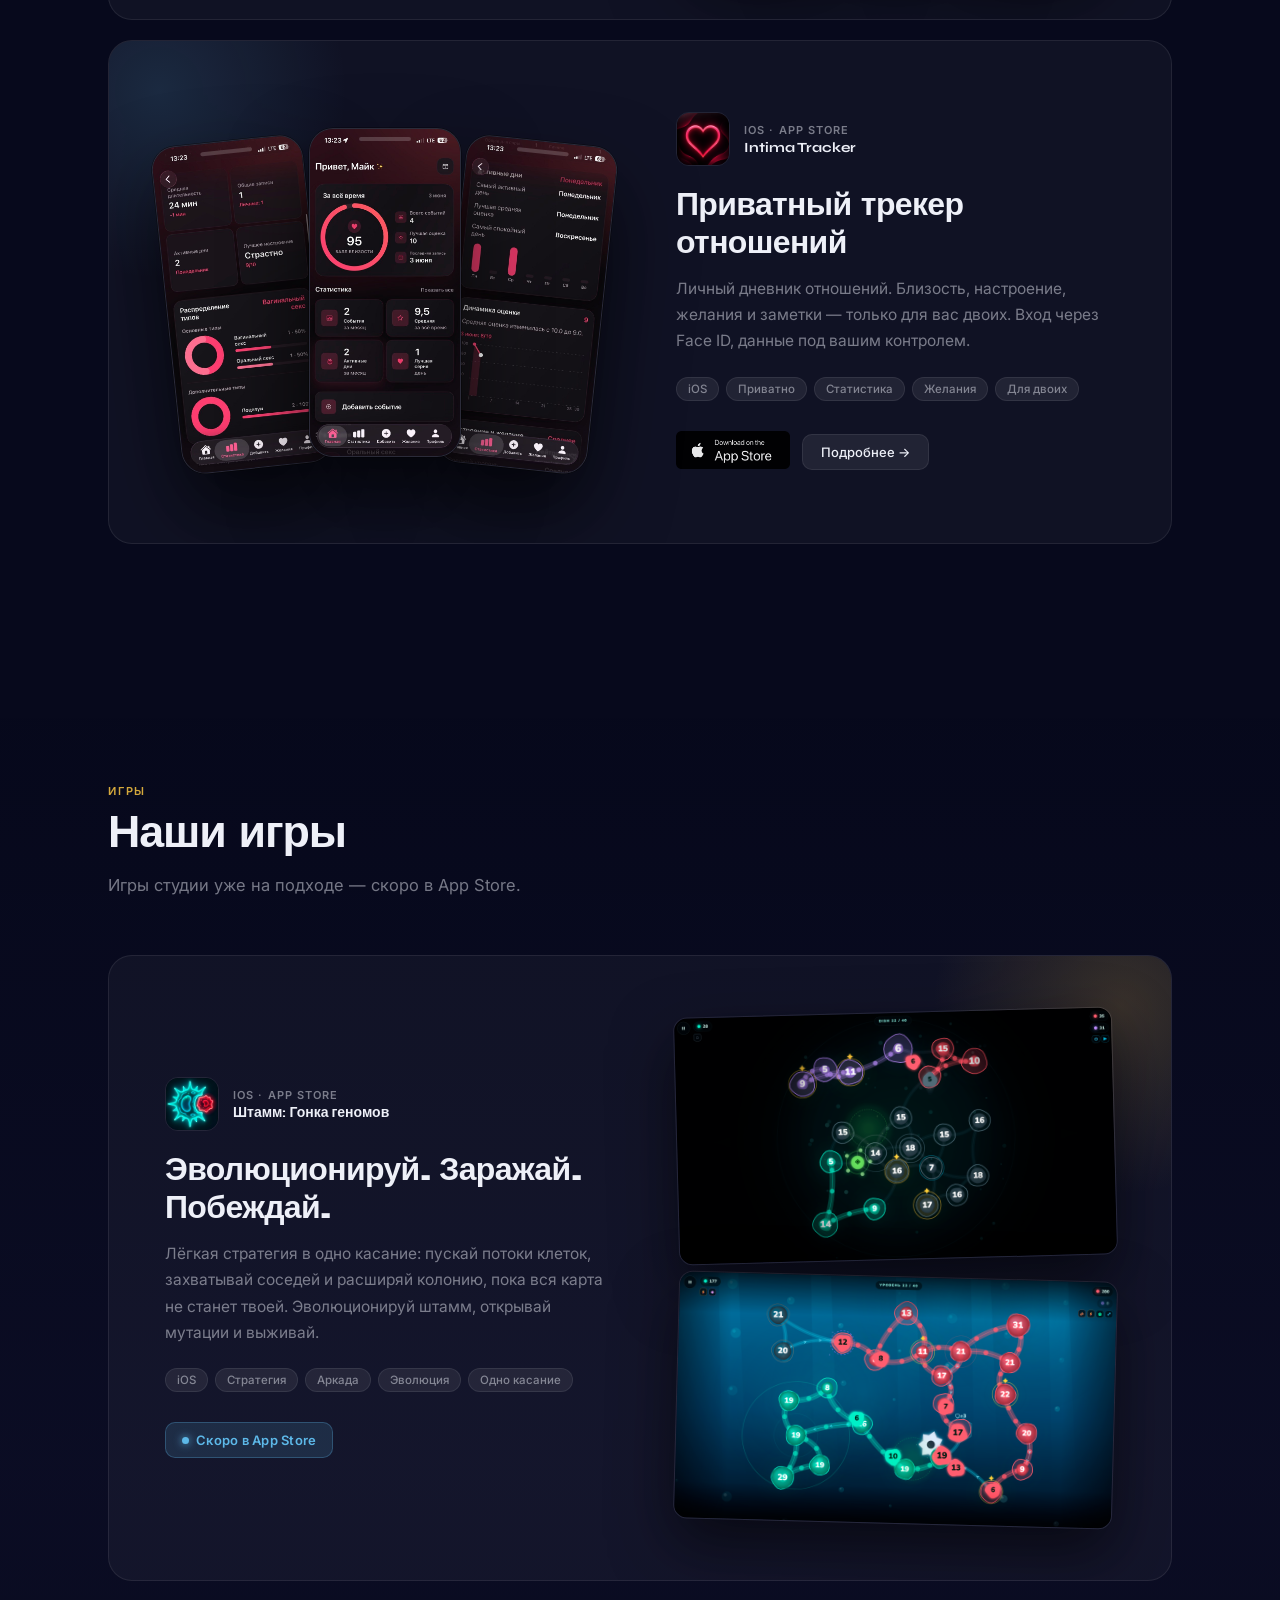
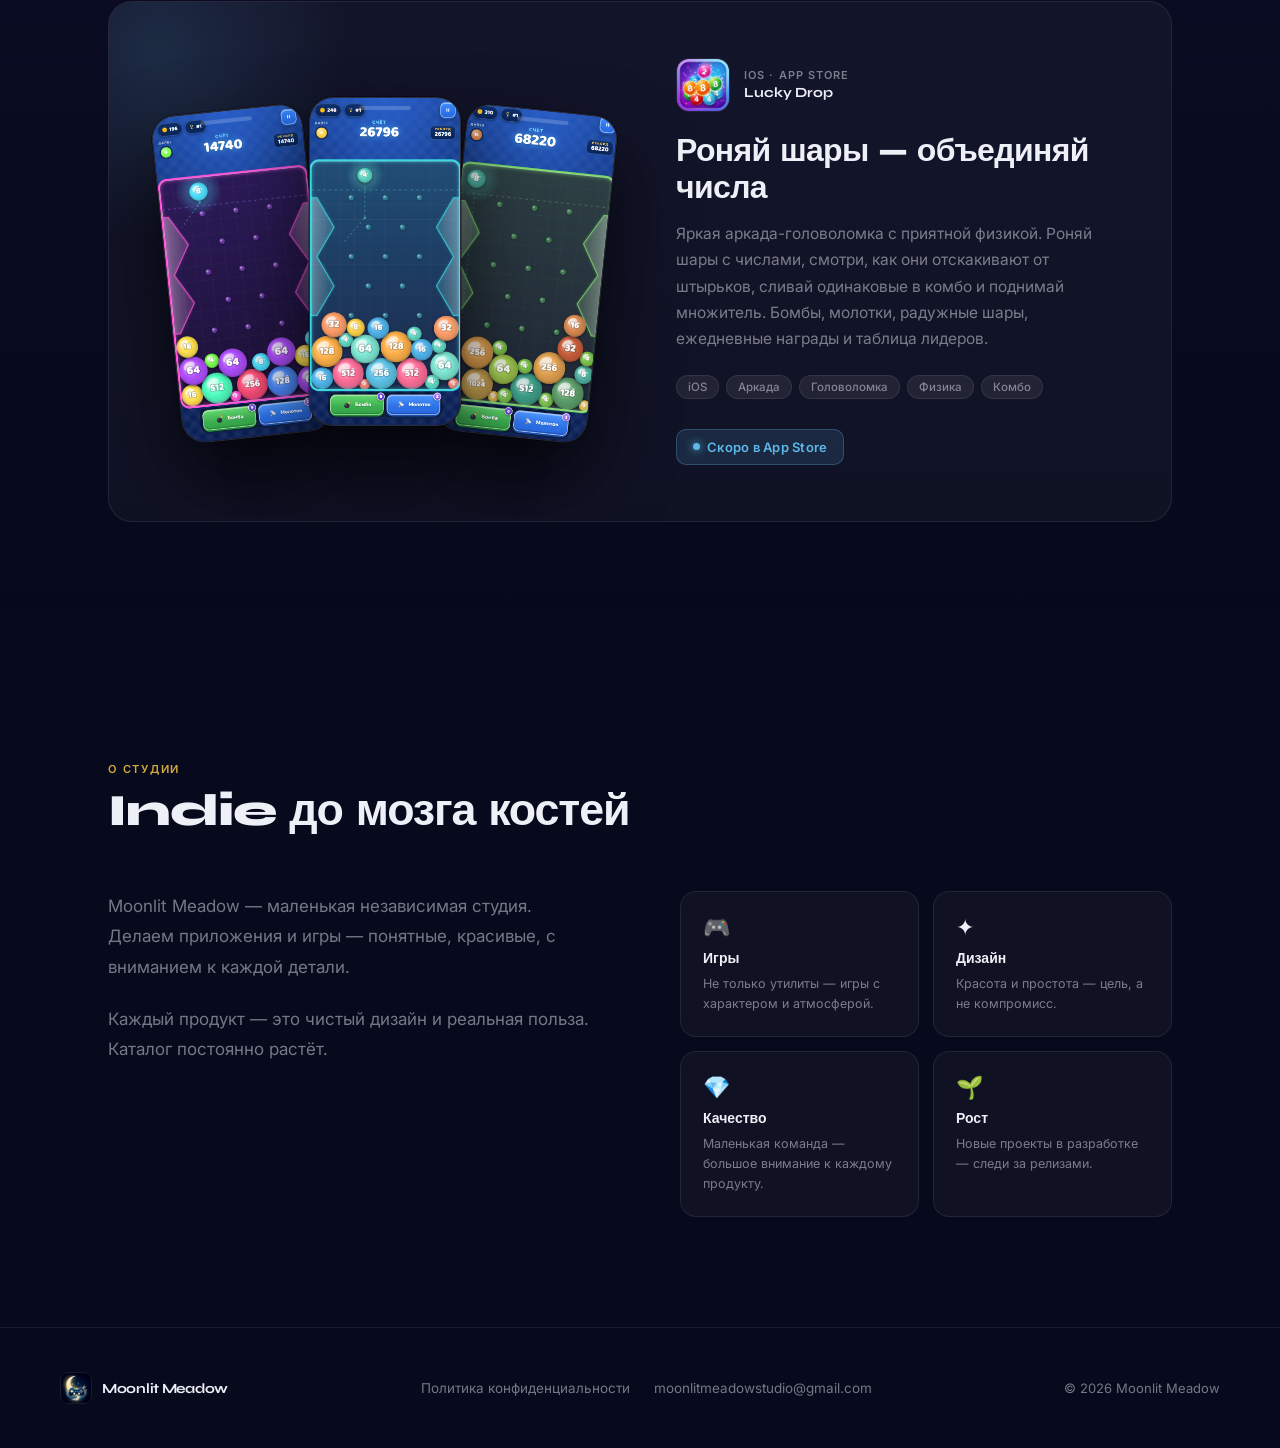
==== commit 484234fd: "Hero без скринов + добавлена игра Lucky Drop - Hero на главной: убрана композиция со скриншотами тел" ====
--- a/index.html
+++ b/index.html
@@ -121,17 +121,20 @@
        HERO
     ════════════════════════════ */
     #hero {
-      min-height: 100vh;
+      min-height: 92vh;
       padding: 60px 48px 0;
-      display: grid;
-      grid-template-columns: 1fr 1fr;
+      display: flex;
+      flex-direction: column;
+      justify-content: center;
       align-items: center;
-      gap: 60px;
-      max-width: 1160px;
+      text-align: center;
+      max-width: 820px;
       margin: 0 auto;
     }
 
     .hero-left { padding: 60px 0; }
+    .hero-sub { margin-left: auto; margin-right: auto; }
+    .hero-actions { justify-content: center; }
 
     .hero-badge {
       display: inline-flex; align-items: center; gap: 8px;
@@ -590,22 +593,6 @@
           <a href="#footer" class="btn btn-outline" data-ru="Связаться" data-en="Contact us">Связаться</a>
         </div>
       </div>
-
-      <div class="hero-right">
-        <div class="phone-duo">
-          <div class="ph ph-a">
-            <div class="ph-notch"></div>
-            <img src="assets/screenshots/photo_7_2026-05-17_14-21-50.jpg" data-ru-src="assets/screenshots/photo_7_2026-05-17_14-21-50.jpg" data-en-src="assets/screenshots/photo_13_2026-05-17_14-21-50.jpg" alt="Domik Tracker">
-          </div>
-          <div class="ph ph-b">
-            <div class="ph-notch"></div>
-            <img src="assets/intima/promo-screens/ru/photo_1_2026-06-03_13-27-04.jpg" data-ru-src="assets/intima/promo-screens/ru/photo_1_2026-06-03_13-27-04.jpg" data-en-src="assets/intima/promo-screens/en/photo_1_2026-06-03_10-25-38.jpg" alt="Intima Tracker">
-          </div>
-          <div class="ph-game">
-            <img src="assets/shtamm/ru/1.png" data-ru-src="assets/shtamm/ru/1.png" data-en-src="assets/shtamm/en/1.png" alt="Štamm: Genome Race">
-          </div>
-        </div>
-      </div>
     </div>
   </section>
 
@@ -723,8 +710,8 @@
       <div class="games-head rv">
         <div class="sec-label" data-ru="ИГРЫ" data-en="GAMES">ИГРЫ</div>
         <h2 class="sec-title" data-ru="Наши игры" data-en="Our Games">Наши игры</h2>
-        <p class="sec-sub" data-ru="Первая игра студии уже на подходе — а за ней последуют новые." data-en="Our first game is on the way — with more to follow.">
-          Первая игра студии уже на подходе — а за ней последуют новые.
+        <p class="sec-sub" data-ru="Игры студии уже на подходе — скоро в App Store." data-en="Our games are on the way — coming soon to the App Store.">
+          Игры студии уже на подходе — скоро в App Store.
         </p>
       </div>
 
@@ -762,6 +749,50 @@
           </div>
           <div class="shot">
             <img src="assets/shtamm/ru/2.png" data-ru-src="assets/shtamm/ru/2.png" data-en-src="assets/shtamm/en/2.png" alt="Štamm gameplay">
+          </div>
+        </div>
+      </div>
+
+      <!-- Lucky Drop -->
+      <div class="app-card flip rv d1">
+        <div class="app-text">
+          <div class="app-icon-row">
+            <div class="app-icon">
+              <img src="assets/lucky-drop/icon.png" alt="Lucky Drop icon">
+            </div>
+            <div>
+              <div class="app-platform">iOS · App Store</div>
+              <div class="app-name-label">Lucky Drop</div>
+            </div>
+          </div>
+          <h3 class="app-title" data-ru="Роняй шары — объединяй числа" data-en="Drop balls, merge numbers">Роняй шары — объединяй числа</h3>
+          <p class="app-desc" data-ru="Яркая аркада-головоломка с приятной физикой. Роняй шары с числами, смотри, как они отскакивают от штырьков, сливай одинаковые в комбо и поднимай множитель. Бомбы, молотки, радужные шары, ежедневные награды и таблица лидеров." data-en="A bright arcade puzzler with satisfying physics. Drop numbered balls, watch them bounce off the pegs, merge matching ones into combos and crank up the multiplier. Bombs, hammers, rainbow balls, daily rewards and leaderboards.">
+            Яркая аркада-головоломка с приятной физикой. Роняй шары с числами, смотри, как они отскакивают от штырьков, сливай одинаковые в комбо и поднимай множитель. Бомбы, молотки, радужные шары, ежедневные награды и таблица лидеров.
+          </p>
+          <div class="tags">
+            <span class="tag">iOS</span>
+            <span class="tag" data-ru="Аркада"      data-en="Arcade">Аркада</span>
+            <span class="tag" data-ru="Головоломка" data-en="Puzzle">Головоломка</span>
+            <span class="tag" data-ru="Физика"      data-en="Physics">Физика</span>
+            <span class="tag" data-ru="Комбо"       data-en="Combos">Комбо</span>
+          </div>
+          <div class="app-actions">
+            <span class="soon-tag" data-ru="Скоро в App Store" data-en="Coming soon to App Store">Скоро в App Store</span>
+          </div>
+        </div>
+
+        <div class="app-phones">
+          <div class="ph">
+            <div class="ph-notch"></div>
+            <img src="assets/lucky-drop/ru/1.png" data-ru-src="assets/lucky-drop/ru/1.png" data-en-src="assets/lucky-drop/en/1.png" alt="Lucky Drop gameplay">
+          </div>
+          <div class="ph">
+            <div class="ph-notch"></div>
+            <img src="assets/lucky-drop/ru/2.png" data-ru-src="assets/lucky-drop/ru/2.png" data-en-src="assets/lucky-drop/en/2.png" alt="Lucky Drop gameplay">
+          </div>
+          <div class="ph">
+            <div class="ph-notch"></div>
+            <img src="assets/lucky-drop/ru/3.png" data-ru-src="assets/lucky-drop/ru/3.png" data-en-src="assets/lucky-drop/en/3.png" alt="Lucky Drop gameplay">
           </div>
         </div>
       </div>
